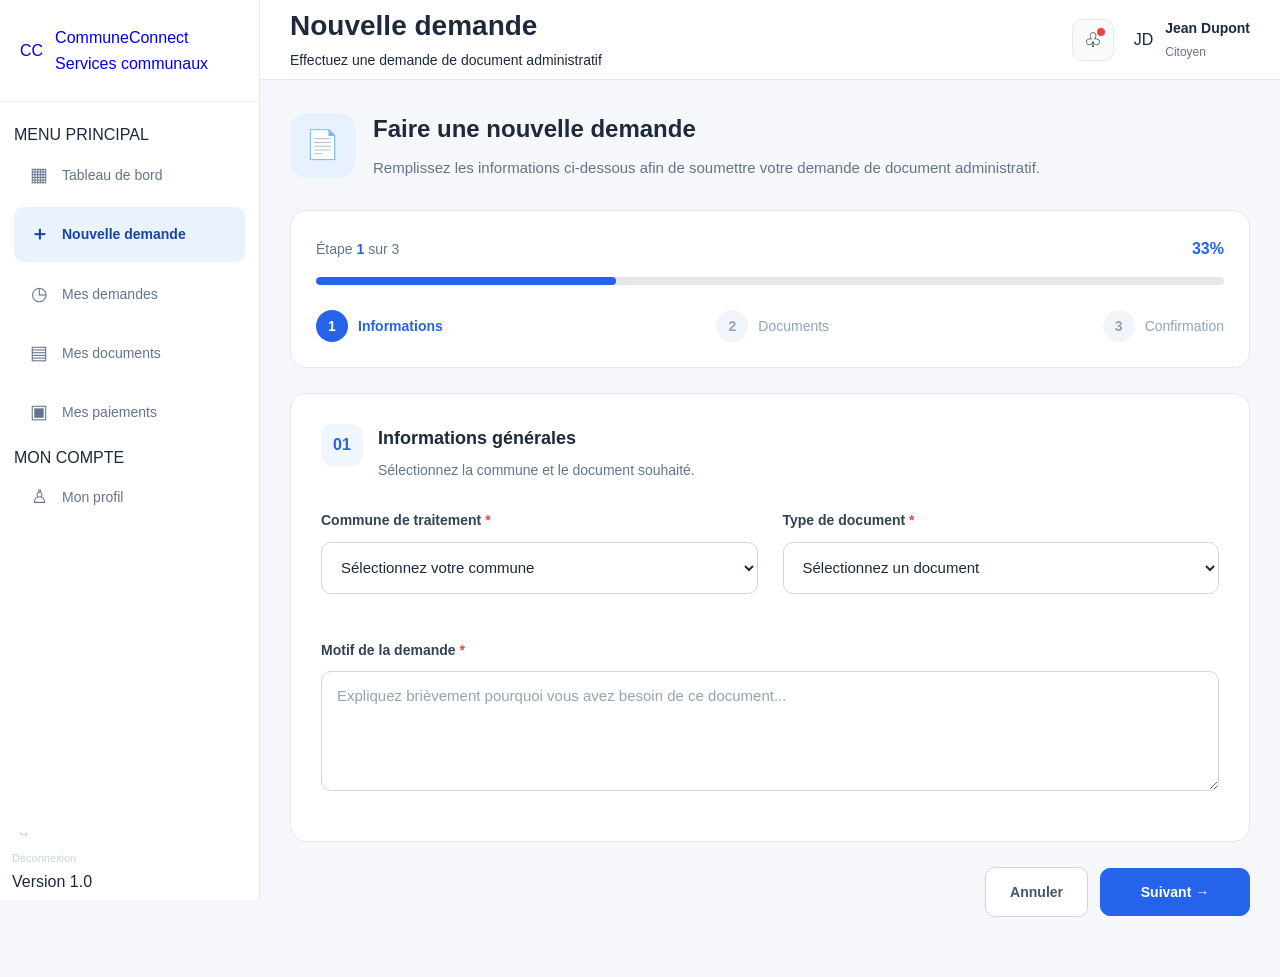
==== pages/citoyen/nouvelle-demande.html @ aa4f57f5 "news fonctionnalité" ====
<!doctype html>
<html lang="fr">
    <head>
        <meta charset="UTF-8" />
        <meta name="viewport" content="width=device-width, initial-scale=1.0" />

        <title>Nouvelle demande | CommuneConnect</title>

        <!-- CSS -->
        <link rel="stylesheet" href="../../css/reset.css" />
        <link rel="stylesheet" href="../../css/variables.css" />
        <link rel="stylesheet" href="../../css/main.css" />
        <link rel="stylesheet" href="../../css/components/sidebar.css" />
        <link rel="stylesheet" href="../../css/pages/citoyen.css" />
        <link rel="stylesheet" href="../../css/responsive.css" />
    </head>

    <body class="citizen-dashboard">
        <!-- SIDEBAR -->
        <aside class="sidebar" id="sidebar">
            <div class="sidebar-header">
                <a href="../../index.html" class="sidebar-brand">
                    <div class="brand-logo">CC</div>

                    <div class="brand-info">
                        <span class="brand-name">CommuneConnect</span>
                        <span class="brand-subtitle">Services communaux</span>
                    </div>
                </a>
            </div>

            <nav class="sidebar-navigation">
                <span class="nav-section-title">MENU PRINCIPAL</span>

                <a href="tableau-de-bord.html" class="nav-link">
                    <span class="nav-icon">▦</span>
                    <span>Tableau de bord</span>
                </a>

                <a href="nouvelle-demande.html" class="nav-link active">
                    <span class="nav-icon">＋</span>
                    <span>Nouvelle demande</span>
                </a>

                <a href="suivi-demandes.html" class="nav-link">
                    <span class="nav-icon">◷</span>
                    <span>Mes demandes</span>
                </a>

                <a href="mes-documents.html" class="nav-link">
                    <span class="nav-icon">▤</span>
                    <span>Mes documents</span>
                </a>

                <a href="paiements.html" class="nav-link">
                    <span class="nav-icon">▣</span>
                    <span>Mes paiements</span>
                </a>

                <span class="nav-section-title">MON COMPTE</span>

                <a href="profil.html" class="nav-link">
                    <span class="nav-icon">♙</span>
                    <span>Mon profil</span>
                </a>
            </nav>

            <div class="sidebar-footer">
                <a
                    href="../authentification/connexion.html"
                    class="logout-link"
                >
                    <span class="nav-icon">↪</span>
                    <span>Déconnexion</span>
                </a>

                <div class="sidebar-version">Version 1.0</div>
            </div>
        </aside>

        <!-- CONTENU PRINCIPAL -->
        <main class="dashboard-main">
            <!-- HEADER -->
            <header class="dashboard-header">
                <div class="header-left">
                    <button
                        class="sidebar-toggle"
                        id="sidebarToggle"
                        aria-label="Ouvrir le menu"
                        aria-expanded="false"
                        aria-controls="sidebar"
                    >
                        ☰
                    </button>

                    <div class="header-title">
                        <h1>Nouvelle demande</h1>
                        <p>Effectuez une demande de document administratif</p>
                    </div>
                </div>

                <div class="header-right">
                    <button
                        class="notification-button"
                        aria-label="Notifications"
                    >
                        ♧
                        <span class="notification-dot"></span>
                    </button>

                    <div class="header-profile">
                        <div class="profile-avatar">JD</div>

                        <div class="profile-info">
                            <span class="profile-name">Jean Dupont</span>
                            <span class="profile-role">Citoyen</span>
                        </div>
                    </div>
                </div>
            </header>

            <!-- CONTENU -->
            <section class="request-page-content">
                <!-- INTRODUCTION -->
                <div class="request-introduction">
                    <div class="request-intro-icon">📄</div>

                    <div>
                        <h2>Faire une nouvelle demande</h2>

                        <p>
                            Remplissez les informations ci-dessous afin de
                            soumettre votre demande de document administratif.
                        </p>
                    </div>
                </div>

                <!-- BARRE DE PROGRESSION -->
                <div class="request-progress-card">
                    <div class="progress-header">
                        <span class="progress-label">
                            Étape <strong id="currentStep">1</strong> sur 3
                        </span>

                        <span
                            class="progress-percentage"
                            id="progressPercentage"
                        >
                            33%
                        </span>
                    </div>

                    <div class="progress-bar">
                        <div
                            class="progress-bar-fill"
                            id="progressBarFill"
                        ></div>
                    </div>

                    <div class="progress-steps">
                        <div class="progress-step active">
                            <span class="step-number">1</span>
                            <span>Informations</span>
                        </div>

                        <div class="progress-step">
                            <span class="step-number">2</span>
                            <span>Documents</span>
                        </div>

                        <div class="progress-step">
                            <span class="step-number">3</span>
                            <span>Confirmation</span>
                        </div>
                    </div>
                </div>

                <!-- FORMULAIRE -->
                <form id="requestForm" class="request-form">
                    <!-- SECTION 1 -->
                    <div class="form-section form-step active" id="step1">
                        <div class="form-section-header">
                            <div class="section-number">01</div>

                            <div>
                                <h3>Informations générales</h3>

                                <p>
                                    Sélectionnez la commune et le document
                                    souhaité.
                                </p>
                            </div>
                        </div>

                        <div class="form-grid">
                            <!-- COMMUNE -->
                            <div class="form-group">
                                <label for="commune">
                                    Commune de traitement
                                    <span class="required">*</span>
                                </label>

                                <select id="commune" name="commune" required>
                                    <option value="">
                                        Sélectionnez votre commune
                                    </option>

                                    <option value="Gombe">Gombe</option>
                                    <option value="Barumbu">Barumbu</option>
                                    <option value="Kinshasa">Kinshasa</option>
                                    <option value="Lingwala">Lingwala</option>
                                    <option value="Kasa-Vubu">Kasa-Vubu</option>
                                    <option value="Ngiri-Ngiri">
                                        Ngiri-Ngiri
                                    </option>
                                    <option value="Kalamu">Kalamu</option>
                                    <option value="Bandalungwa">
                                        Bandalungwa
                                    </option>
                                    <option value="Selembao">Selembao</option>
                                    <option value="Bumbu">Bumbu</option>
                                    <option value="Makala">Makala</option>
                                    <option value="Ngaba">Ngaba</option>
                                    <option value="Lemba">Lemba</option>
                                    <option value="Matete">Matete</option>
                                    <option value="Limete">Limete</option>
                                    <option value="Kisenso">Kisenso</option>
                                    <option value="Mont-Ngafula">
                                        Mont-Ngafula
                                    </option>
                                    <option value="Ndjili">Ndjili</option>
                                    <option value="Kimbanseke">
                                        Kimbanseke
                                    </option>
                                    <option value="Masina">Masina</option>
                                    <option value="Nsele">Nsele</option>
                                    <option value="Maluku">Maluku</option>
                                    <option value="Ngaliema">Ngaliema</option>
                                    <option value="Kintambo">Kintambo</option>
                                </select>
                            </div>

                            <!-- TYPE DE DOCUMENT -->
                            <div class="form-group">
                                <label for="documentType">
                                    Type de document
                                    <span class="required">*</span>
                                </label>

                                <select
                                    id="documentType"
                                    name="documentType"
                                    required
                                >
                                    <option value="">
                                        Sélectionnez un document
                                    </option>

                                    <option
                                        value="acte-naissance"
                                        data-price="15000"
                                    >
                                        Acte de naissance
                                    </option>

                                    <option
                                        value="attestation-residence"
                                        data-price="10000"
                                    >
                                        Attestation de résidence
                                    </option>

                                    <option
                                        value="certificat-celibat"
                                        data-price="20000"
                                    >
                                        Certificat de célibat
                                    </option>

                                    <option
                                        value="attestation-perte"
                                        data-price="10000"
                                    >
                                        Attestation de perte
                                    </option>

                                    <option
                                        value="certificat-vie"
                                        data-price="10000"
                                    >
                                        Certificat de vie
                                    </option>

                                    <option
                                        value="composition-familiale"
                                        data-price="15000"
                                    >
                                        Attestation de composition familiale
                                    </option>
                                </select>
                            </div>

                            <!-- MOTIF -->
                            <div class="form-group form-group-full">
                                <label for="requestReason">
                                    Motif de la demande
                                    <span class="required">*</span>
                                </label>

                                <textarea
                                    id="requestReason"
                                    name="requestReason"
                                    rows="4"
                                    placeholder="Expliquez brièvement pourquoi vous avez besoin de ce document..."
                                    required
                                ></textarea>
                            </div>
                        </div>
                    </div>

                    <!-- SECTION 2 -->
                    <div class="form-section form-step" id="step2">
                        <div class="form-section-header">
                            <div class="section-number">02</div>

                            <div>
                                <h3>Pièces justificatives</h3>

                                <p>
                                    Ajoutez les fichiers nécessaires au
                                    traitement de votre demande.
                                </p>
                            </div>
                        </div>

                        <div class="upload-information">
                            <div class="upload-info-icon">ℹ</div>

                            <p>
                                Les fichiers acceptés sont PDF, JPG et PNG. La
                                taille maximale autorisée est de 5 Mo par
                                fichier.
                            </p>
                        </div>

                        <div class="upload-area" id="uploadArea">
                            <input
                                type="file"
                                id="supportingDocuments"
                                name="supportingDocuments"
                                accept=".pdf,.jpg,.jpeg,.png"
                                multiple
                                hidden
                            />

                            <div class="upload-icon">⇧</div>

                            <h4>Ajouter vos pièces justificatives</h4>

                            <p>
                                Glissez vos fichiers ici ou cliquez pour
                                parcourir
                            </p>

                            <button
                                type="button"
                                class="upload-button"
                                id="uploadButton"
                            >
                                Choisir des fichiers
                            </button>
                        </div>

                        <!-- LISTE DES FICHIERS -->
                        <div class="uploaded-files" id="uploadedFiles"></div>

                        <div class="form-group">
                            <label for="additionalInformation">
                                Informations supplémentaires
                            </label>

                            <textarea
                                id="additionalInformation"
                                name="additionalInformation"
                                rows="3"
                                placeholder="Ajoutez des informations complémentaires si nécessaire..."
                            ></textarea>
                        </div>
                    </div>

                    <!-- SECTION 3 : RÉCAPITULATIF -->
                    <div class="form-section form-step" id="step3">
                        <div class="form-section-header">
                            <div class="section-number">03</div>

                            <div>
                                <h3>Récapitulatif de la demande</h3>

                                <p>
                                    Vérifiez les informations avant de
                                    continuer.
                                </p>
                            </div>
                        </div>

                        <div class="request-summary">
                            <div class="summary-row">
                                <span>Commune</span>

                                <strong id="summaryCommune">
                                    Non sélectionnée
                                </strong>
                            </div>

                            <div class="summary-row">
                                <span>Document demandé</span>

                                <strong id="summaryDocument">
                                    Non sélectionné
                                </strong>
                            </div>

                            <div class="summary-row">
                                <span>Pièces jointes</span>

                                <strong id="summaryFiles"> 0 fichier </strong>
                            </div>

                            <div class="summary-divider"></div>

                            <div class="summary-total">
                                <span>Frais estimatifs</span>

                                <strong id="summaryPrice"> 0 FC </strong>
                            </div>
                        </div>

                        <div class="payment-notice">
                            <span class="notice-icon">ℹ</span>

                            <p>
                                Le paiement sera effectué après la validation
                                des informations de votre demande.
                            </p>
                        </div>
                    </div>

                    <!-- BOUTONS -->
                    <!-- NAVIGATION ENTRE LES ÉTAPES -->

                    <!-- ==========================================
     MODAL DE CONFIRMATION
========================================== -->

                    <div class="success-overlay" id="successOverlay">
                        <div class="success-modal">
                            <div class="success-icon">✓</div>

                            <h2>Demande enregistrée !</h2>

                            <p class="success-message">
                                Votre demande a été enregistrée avec succès.
                                Vous pourrez suivre son évolution depuis votre
                                espace citoyen.
                            </p>

                            <div class="reference-box">
                                <span>Numéro de référence</span>

                                <strong id="requestReference">
                                    CC-KIN-2026-000001
                                </strong>

                                <button type="button" id="copyReference">
                                    Copier la référence
                                </button>
                            </div>

                            <div class="success-details">
                                <div class="success-detail-row">
                                    <span>Document</span>
                                    <strong id="successDocument">-</strong>
                                </div>

                                <div class="success-detail-row">
                                    <span>Commune</span>
                                    <strong id="successCommune">-</strong>
                                </div>

                                <div class="success-detail-row">
                                    <span>Frais estimatifs</span>
                                    <strong id="successPrice">-</strong>
                                </div>
                            </div>

                            <div class="success-actions">
                                <a
                                    href="tableau-de-bord.html"
                                    class="success-dashboard-button"
                                >
                                    Retour au tableau de bord
                                </a>

                                <a
                                    href="suivi-demandes.html"
                                    class="success-follow-button"
                                >
                                    Suivre ma demande
                                </a>
                            </div>

                            <p class="success-footer">
                                Conservez votre numéro de référence pour le
                                suivi.
                            </p>
                        </div>
                    </div>
                    <div class="form-actions">
                        <button
                            type="button"
                            class="btn-cancel"
                            id="previousStep"
                            style="display: none"
                        >
                            ← Précédent
                        </button>

                        <a
                            href="tableau-de-bord.html"
                            class="btn-cancel"
                            id="cancelRequest"
                        >
                            Annuler
                        </a>

                        <button type="button" class="btn-primary" id="nextStep">
                            Suivant →
                        </button>

                        <button
                            type="submit"
                            class="btn-primary"
                            id="confirmRequest"
                            formnovalidate
                            style="display: none"
                        >
                            Confirmer la demande
                        </button>
                    </div>
                </form>
            </section>
        </main>

        <!-- JAVASCRIPT -->
        <script src="../../js/pages/citoyen.js"></script>
        <script src="../../js/pages/nouvelle-demande.js"></script>
    </body>
</html>
---- css/variables.css ----
:root {
    /* Couleurs principales */

    --primary-color: #1646a3;
    --primary-dark: #10367e;
    --primary-light: #eaf1ff;

    /* Couleurs secondaires */

    --secondary-color: #f0b429;
    --success-color: #16803c;
    --danger-color: #dc3545;

    /* Couleurs neutres */

    --white: #ffffff;
    --black: #111827;

    --text-color: #374151;
    --text-light: #6b7280;

    --background-color: #f8fafc;
    --border-color: #e5e7eb;

    /* Dimensions */

    --container-width: 1200px;

    /* Bordures */

    --border-radius: 12px;
    --border-radius-large: 20px;

    /* Ombres */

    --shadow: 0 4px 20px rgba(0, 0, 0, 0.06);

    --shadow-hover: 0 8px 30px rgba(0, 0, 0, 0.1);
}
---- css/main.css ----
body {
    background-color: var(--background-color);
    color: var(--text-color);
}

.container {
    width: min(92%, var(--container-width));
    margin: 0 auto;
}

.section {
    padding: 90px 0;
}

/* Boutons */

.btn {
    display: inline-flex;
    align-items: center;
    justify-content: center;

    padding: 12px 22px;

    border-radius: 8px;

    font-weight: 600;

    transition: 0.3s ease;
}

.btn-primary {
    background-color: var(--primary-color);
    color: var(--white);
    border: 1px solid var(--primary-color);
}

.btn-primary:hover {
    background-color: var(--primary-dark);
}

.btn-outline {
    background-color: transparent;
    color: var(--primary-color);
    border: 1px solid var(--primary-color);
}

.btn-outline:hover {
    background-color: var(--primary-light);
}

.btn-large {
    padding: 15px 25px;
}

/* Titres de sections */

.section-heading {
    text-align: center;
    max-width: 750px;
    margin: 0 auto 50px;
}

.section-label {
    display: inline-block;
    color: var(--primary-color);
    font-weight: 700;
    font-size: 13px;
    letter-spacing: 1.5px;
    margin-bottom: 12px;
}

.section-heading h2 {
    font-size: 36px;
    color: var(--black);
    margin-bottom: 15px;
}

.section-heading p {
    color: var(--text-light);
}
---- css/components/sidebar.css ----
/* =========================================
   SIDEBAR - COMMUNECONNECT
========================================= */

.sidebar {
    width: 260px;
    height: 100vh;

    position: fixed;
    top: 0;
    left: 0;

    display: flex;
    flex-direction: column;

    background: #ffffff;
    border-right: 1px solid #e5eaf1;

    z-index: 1000;

    transition: transform 0.3s ease;
}

/* Logo */

.sidebar-brand {
    display: flex;
    align-items: center;
    gap: 12px;

    padding: 25px 20px;

    border-bottom: 1px solid #f0f2f5;
}

.sidebar-logo {
    width: 45px;
    height: 45px;

    display: flex;
    align-items: center;
    justify-content: center;

    background: #1646a3;
    color: #ffffff;

    border-radius: 12px;

    font-size: 17px;
    font-weight: 800;
}

.sidebar-brand-text h2 {
    font-size: 17px;
    color: #1646a3;
    margin-bottom: 4px;
}

.sidebar-brand-text p {
    color: #64748b;
    font-size: 12px;
}

/* Navigation */

.sidebar-navigation {
    flex: 1;
    padding: 20px 14px;
    overflow-y: auto;
}

.nav-title {
    padding: 0 12px;
    margin: 5px 0 14px;

    color: #94a3b8;

    font-size: 11px;
    font-weight: 700;
    letter-spacing: 1px;
}

.nav-title-secondary {
    margin-top: 28px;
}

.nav-link {
    display: flex;
    align-items: center;
    gap: 12px;

    padding: 12px 14px;
    margin-bottom: 5px;

    color: #64748b;
    text-decoration: none;

    border-radius: 9px;

    font-size: 14px;
    font-weight: 500;

    transition: all 0.2s ease;
}

.nav-link:hover {
    color: #1646a3;
    background: #f1f5ff;
}

.nav-link.active {
    color: #1646a3;
    background: #eaf1ff;
    font-weight: 600;
}

.nav-icon {
    width: 22px;

    display: flex;
    align-items: center;
    justify-content: center;

    font-size: 19px;
}

/* Bas de sidebar */

.sidebar-bottom {
    padding: 15px;
    border-top: 1px solid #f0f2f5;
}

.logout-link {
    color: #dc3545;
}

.logout-link:hover {
    color: #b91c1c;
    background: #fef2f2;
}

.sidebar-footer {
    padding: 15px 12px 5px;
}

.sidebar-footer p {
    color: #94a3b8;
    font-size: 12px;
    margin-bottom: 4px;
}

.sidebar-footer span {
    color: #cbd5e1;
    font-size: 11px;
}

/* ==========================================
   OVERLAY SIDEBAR MOBILE
========================================== */

.sidebar-overlay {
    position: fixed;
    inset: 0;

    background: rgba(15, 23, 42, 0.45);

    z-index: 999;

    opacity: 0;
    visibility: hidden;

    transition:
        opacity 0.3s ease,
        visibility 0.3s ease;
}

.sidebar-overlay.active {
    opacity: 1;
    visibility: visible;
}

/* Sidebar au-dessus de l'overlay */

.sidebar {
    z-index: 1000;
}
---- css/pages/citoyen.css ----
/* =========================================
   TABLEAU DE BORD CITOYEN
========================================= */

.citizen-dashboard {
    background: #f5f7fb;
    color: #1e293b;
    min-height: 100vh;
}

/* Contenu principal */

.dashboard-main {
    margin-left: 260px;
    min-height: 100vh;
}

/* =========================================
   HEADER
========================================= */

.dashboard-header {
    height: 80px;

    display: flex;
    align-items: center;
    justify-content: space-between;

    padding: 0 35px;

    background: #ffffff;
    border-bottom: 1px solid #e5eaf1;
}

.dashboard-header-left {
    display: flex;
    align-items: center;
    gap: 15px;
}

.dashboard-header-left h1 {
    font-size: 21px;
    font-weight: 700;
    margin-bottom: 5px;
}

.dashboard-header-left p {
    font-size: 13px;
    color: #64748b;
}

/* Header droite */

.dashboard-header-right {
    display: flex;
    align-items: center;
    gap: 25px;
}

/* Notifications */

.notification-button {
    position: relative;

    width: 42px;
    height: 42px;

    display: flex;
    align-items: center;
    justify-content: center;

    background: #f8fafc;
    border: 1px solid #e5eaf1;
    border-radius: 10px;

    font-size: 20px;
    cursor: pointer;
}

.notification-dot {
    position: absolute;
    top: 8px;
    right: 8px;

    width: 8px;
    height: 8px;

    background: #ef4444;
    border-radius: 50%;
}

/* Profil */

.user-profile {
    display: flex;
    align-items: center;
    gap: 10px;
}

.user-avatar {
    width: 43px;
    height: 43px;

    display: flex;
    align-items: center;
    justify-content: center;

    color: #1646a3;
    background: #eaf1ff;

    border-radius: 50%;

    font-size: 14px;
    font-weight: 700;
}

.user-info {
    display: flex;
    flex-direction: column;
    gap: 4px;
}

.user-name {
    color: #1e293b;
    font-size: 13px;
    font-weight: 600;
}

.user-role {
    color: #64748b;
    font-size: 12px;
}

/* Bouton menu */

.sidebar-toggle {
    display: none;

    width: 40px;
    height: 40px;

    background: #f1f5f9;
    border: none;
    border-radius: 8px;

    font-size: 20px;
    cursor: pointer;
}

/* =========================================
   CONTENU
========================================= */

.dashboard-content {
    padding: 30px 35px;
}

/* =========================================
   BIENVENUE
========================================= */

.welcome-section {
    display: flex;
    align-items: center;
    justify-content: space-between;
    gap: 25px;

    padding: 30px;

    background: linear-gradient(135deg, #1646a3, #2563eb);
    border-radius: 18px;

    color: #ffffff;

    margin-bottom: 30px;
}

.welcome-text h2 {
    font-size: 25px;
    margin-bottom: 10px;
}

.welcome-text p {
    max-width: 550px;

    color: rgba(255, 255, 255, 0.85);

    font-size: 14px;
    line-height: 1.7;
}

.new-request-button {
    display: inline-flex;
    align-items: center;
    justify-content: center;
    gap: 9px;

    padding: 13px 20px;

    color: #1646a3;
    background: #ffffff;

    border-radius: 10px;

    text-decoration: none;
    font-size: 14px;
    font-weight: 600;

    white-space: nowrap;

    transition: 0.2s;
}

.new-request-button:hover {
    transform: translateY(-2px);
    box-shadow: 0 5px 15px rgba(0, 0, 0, 0.15);
}

/* =========================================
   STATISTIQUES
========================================= */

.stats-grid {
    display: grid;
    grid-template-columns: repeat(4, minmax(0, 1fr));
    gap: 20px;

    margin-bottom: 35px;
}

.stat-card {
    display: flex;
    align-items: center;
    gap: 15px;

    padding: 22px;

    background: #ffffff;
    border: 1px solid #e8edf4;
    border-radius: 14px;

    box-shadow: 0 2px 8px rgba(0, 0, 0, 0.02);
}

.stat-icon {
    width: 50px;
    height: 50px;
    flex-shrink: 0;

    display: flex;
    align-items: center;
    justify-content: center;

    border-radius: 12px;

    font-size: 22px;
    font-weight: 700;
}

.stat-blue .stat-icon {
    color: #1646a3;
    background: #eaf1ff;
}

.stat-orange .stat-icon {
    color: #d97706;
    background: #fff7ed;
}

.stat-green .stat-icon {
    color: #15803d;
    background: #dcfce7;
}

.stat-red .stat-icon {
    color: #dc2626;
    background: #fee2e2;
}

.stat-info p {
    color: #64748b;
    font-size: 12px;
    margin-bottom: 7px;
}

.stat-info h3 {
    color: #1e293b;
    font-size: 25px;
    font-weight: 700;
}

/* =========================================
   DERNIÈRES DEMANDES
========================================= */

.recent-requests {
    background: #ffffff;
    padding: 25px;

    border: 1px solid #e8edf4;
    border-radius: 15px;

    margin-bottom: 35px;
}

.section-header {
    display: flex;
    align-items: center;
    justify-content: space-between;
    gap: 15px;

    margin-bottom: 25px;
}

.section-header h2 {
    font-size: 18px;
    margin-bottom: 7px;
}

.section-header p {
    color: #64748b;
    font-size: 13px;
}

.view-all {
    color: #1646a3;
    font-size: 13px;
    font-weight: 600;
    text-decoration: none;
}

/* Tableau */

.requests-table-container {
    width: 100%;
    overflow-x: auto;
}

.requests-table {
    width: 100%;
    border-collapse: collapse;
    white-space: nowrap;
}

.requests-table th {
    padding: 14px;

    background: #f8fafc;

    color: #64748b;

    font-size: 12px;
    font-weight: 600;

    text-align: left;
}

.requests-table td {
    padding: 17px 14px;

    border-bottom: 1px solid #f0f2f5;

    color: #475569;
    font-size: 13px;
}

.requests-table tbody tr:hover {
    background: #fafcff;
}

/* Statuts */

.status {
    display: inline-block;

    padding: 6px 10px;

    border-radius: 20px;

    font-size: 11px;
    font-weight: 600;
}

.status-processing {
    color: #b45309;
    background: #fef3c7;
}

.status-approved {
    color: #15803d;
    background: #dcfce7;
}

.status-rejected {
    color: #b91c1c;
    background: #fee2e2;
}

/* Action tableau */

.table-action {
    color: #1646a3;
    text-decoration: none;
    font-weight: 600;
}

.table-action:hover {
    text-decoration: underline;
}

/* =========================================
   ACTIONS RAPIDES
========================================= */

.quick-actions {
    margin-bottom: 30px;
}

.quick-actions > h2 {
    font-size: 18px;
    margin-bottom: 20px;
}

.quick-actions-grid {
    display: grid;
    grid-template-columns: repeat(3, minmax(0, 1fr));
    gap: 20px;
}

.quick-action-card {
    display: flex;
    align-items: center;
    gap: 14px;

    padding: 20px;

    background: #ffffff;
    border: 1px solid #e8edf4;
    border-radius: 14px;

    text-decoration: none;

    transition: 0.2s;
}

.quick-action-card:hover {
    border-color: #c5d7ff;
    transform: translateY(-2px);
    box-shadow: 0 5px 15px rgba(22, 70, 163, 0.05);
}

.quick-action-icon {
    width: 45px;
    height: 45px;
    flex-shrink: 0;

    display: flex;
    align-items: center;
    justify-content: center;

    border-radius: 11px;

    font-size: 21px;
}

.blue-icon {
    color: #1646a3;
    background: #eaf1ff;
}

.green-icon {
    color: #15803d;
    background: #dcfce7;
}

.orange-icon {
    color: #d97706;
    background: #fff7ed;
}

.quick-action-card h3 {
    color: #1e293b;
    font-size: 13px;
    margin-bottom: 6px;
}

.quick-action-card p {
    color: #64748b;
    font-size: 11px;
    line-height: 1.5;
}

.quick-arrow {
    margin-left: auto;
    color: #94a3b8;
    font-size: 18px;
}

/* =========================================
   RESPONSIVE TABLETTE
========================================= */

@media (max-width: 1100px) {
    .stats-grid {
        grid-template-columns: repeat(2, minmax(0, 1fr));
    }

    .quick-actions-grid {
        grid-template-columns: 1fr;
    }

    .dashboard-content {
        padding: 25px;
    }

    .dashboard-header {
        padding: 0 25px;
    }
}

/* =========================================
   RESPONSIVE MOBILE
========================================= */

@media (max-width: 768px) {
    .sidebar {
        transform: translateX(-100%);
    }

    .sidebar.open {
        transform: translateX(0);
        box-shadow: 10px 0 30px rgba(0, 0, 0, 0.08);
    }

    .dashboard-main {
        margin-left: 0;
    }

    .sidebar-toggle {
        display: flex;
        align-items: center;
        justify-content: center;
    }

    .dashboard-header {
        height: 70px;
        padding: 0 15px;
    }

    .dashboard-header-left h1 {
        font-size: 17px;
    }

    .dashboard-header-left p {
        display: none;
    }

    .dashboard-header-right {
        gap: 12px;
    }

    .user-info {
        display: none;
    }

    .dashboard-content {
        padding: 20px 15px;
    }

    .welcome-section {
        flex-direction: column;
        align-items: flex-start;

        padding: 25px 20px;
    }

    .welcome-text h2 {
        font-size: 22px;
    }

    .welcome-text p {
        font-size: 13px;
    }

    .new-request-button {
        width: 100%;
    }

    .stats-grid {
        gap: 12px;
    }

    .stat-card {
        padding: 16px 12px;
        gap: 10px;
    }

    .stat-icon {
        width: 40px;
        height: 40px;
        font-size: 18px;
    }

    .stat-info p {
        font-size: 11px;
    }

    .stat-info h3 {
        font-size: 22px;
    }

    .recent-requests {
        padding: 18px 12px;
    }

    .section-header {
        align-items: flex-start;
    }

    .section-header h2 {
        font-size: 16px;
    }

    .quick-action-card {
        padding: 16px;
    }
}

/* =========================================
   PETITS TÉLÉPHONES
========================================= */

@media (max-width: 480px) {
    .stats-grid {
        grid-template-columns: 1fr;
    }

    .stat-card {
        padding: 18px;
    }

    .dashboard-header-left {
        gap: 10px;
    }

    .dashboard-header-left h1 {
        font-size: 16px;
    }

    .notification-button {
        width: 36px;
        height: 36px;
    }

    .user-avatar {
        width: 36px;
        height: 36px;
        font-size: 12px;
    }

    .welcome-section {
        border-radius: 14px;
    }

    .quick-action-card p {
        font-size: 11px;
    }
}

/* ==========================================
   PAGE : NOUVELLE DEMANDE
========================================== */

.request-page-content {
    padding: 30px;
    max-width: 1400px;
    margin: 0 auto;
}

/* INTRODUCTION */

.request-introduction {
    display: flex;
    align-items: center;
    gap: 18px;
    margin-bottom: 30px;
}

.request-intro-icon {
    width: 65px;
    height: 65px;
    min-width: 65px;
    display: flex;
    align-items: center;
    justify-content: center;
    background: #e8f1ff;
    color: #2563eb;
    border-radius: 16px;
    font-size: 28px;
}

.request-introduction h2 {
    font-size: 24px;
    color: #1e293b;
    margin-bottom: 8px;
}

.request-introduction p {
    color: #64748b;
    font-size: 15px;
    line-height: 1.6;
}

/* PROGRESSION */

.request-progress-card {
    background: #ffffff;
    padding: 25px;
    border-radius: 16px;
    border: 1px solid #e5e7eb;
    margin-bottom: 25px;
}

.progress-header {
    display: flex;
    justify-content: space-between;
    align-items: center;
    margin-bottom: 15px;
}

.progress-label {
    color: #64748b;
    font-size: 14px;
}

.progress-label strong {
    color: #2563eb;
}

.progress-percentage {
    font-weight: 600;
    color: #2563eb;
}

.progress-bar {
    height: 8px;
    background: #e5e7eb;
    border-radius: 20px;
    overflow: hidden;
    margin-bottom: 25px;
}

.progress-bar-fill {
    width: 33.33%;
    height: 100%;
    background: #2563eb;
    border-radius: 20px;
    transition: width 0.3s ease;
}

.progress-steps {
    display: flex;
    justify-content: space-between;
    gap: 15px;
}

.progress-step {
    display: flex;
    align-items: center;
    gap: 10px;
    color: #94a3b8;
    font-size: 14px;
}

.step-number {
    width: 32px;
    height: 32px;
    border-radius: 50%;
    background: #f1f5f9;
    display: flex;
    align-items: center;
    justify-content: center;
    font-weight: 600;
}

.progress-step.active {
    color: #2563eb;
    font-weight: 600;
}

.progress-step.active .step-number {
    background: #2563eb;
    color: white;
}

/* FORMULAIRE */

.request-form {
    display: flex;
    flex-direction: column;
    gap: 25px;
}

.form-section {
    background: #ffffff;
    padding: 30px;
    border: 1px solid #e5e7eb;
    border-radius: 16px;
}

.form-section-header {
    display: flex;
    align-items: flex-start;
    gap: 15px;
    margin-bottom: 28px;
}

.section-number {
    width: 42px;
    height: 42px;
    min-width: 42px;
    background: #eff6ff;
    color: #2563eb;
    border-radius: 12px;
    display: flex;
    align-items: center;
    justify-content: center;
    font-weight: 700;
}

.form-section-header h3 {
    font-size: 18px;
    color: #1e293b;
    margin-bottom: 6px;
}

.form-section-header p {
    font-size: 14px;
    color: #64748b;
    line-height: 1.6;
}

/* GRILLE */

.request-form .form-grid {
    display: grid;
    grid-template-columns: repeat(2, minmax(0, 1fr));
    gap: 25px;
}

.request-form .form-group {
    display: flex;
    flex-direction: column;
    gap: 10px;
    margin-bottom: 20px;
}

.request-form .form-group-full {
    grid-column: 1 / -1;
}

.request-form .form-group label {
    font-weight: 600;
    font-size: 14px;
    color: #334155;
}

.required {
    color: #ef4444;
}

.request-form select,
.request-form input,
.request-form textarea {
    width: 100%;
    padding: 15px;
    min-height: 52px;
    border: 1px solid #d1d5db;
    border-radius: 10px;
    font-family: inherit;
    font-size: 15px;
    background: #ffffff;
    color: #1e293b;
    outline: none;
    transition:
        border 0.2s,
        box-shadow 0.2s;
}

.request-form textarea {
    resize: vertical;
    min-height: 120px;
}

.request-form select:focus,
.request-form input:focus,
.request-form textarea:focus {
    border-color: #2563eb;
    box-shadow: 0 0 0 3px rgba(37, 99, 235, 0.12);
}

.request-form input::placeholder,
.request-form textarea::placeholder {
    color: #94a3b8;
}

/* INFORMATIONS UPLOAD */

.upload-information {
    display: flex;
    align-items: flex-start;
    gap: 12px;
    padding: 15px;
    background: #eff6ff;
    border: 1px solid #bfdbfe;
    border-radius: 10px;
    margin-bottom: 20px;
}

.upload-info-icon {
    font-size: 20px;
    color: #2563eb;
}

.upload-information p {
    font-size: 14px;
    color: #1e40af;
    line-height: 1.6;
}

/* ZONE UPLOAD */

.upload-area {
    border: 2px dashed #cbd5e1;
    border-radius: 14px;
    padding: 35px 20px;
    text-align: center;
    background: #f8fafc;
    transition: all 0.3s ease;
    cursor: pointer;
    margin-bottom: 25px;
}

.upload-area:hover {
    border-color: #2563eb;
    background: #eff6ff;
}

.upload-area.drag-active {
    border-color: #2563eb;
    background: #dbeafe;
}

.upload-icon {
    width: 55px;
    height: 55px;
    margin: 0 auto 15px;
    background: #e0edff;
    color: #2563eb;
    border-radius: 50%;
    display: flex;
    align-items: center;
    justify-content: center;
    font-size: 26px;
}

.upload-area h4 {
    color: #1e293b;
    font-size: 16px;
    margin-bottom: 8px;
}

.upload-area p {
    color: #64748b;
    font-size: 14px;
    margin-bottom: 18px;
}

.upload-button {
    padding: 12px 20px;
    border: 1px solid #2563eb;
    background: #ffffff;
    color: #2563eb;
    border-radius: 8px;
    cursor: pointer;
    font-weight: 600;
    transition: 0.2s;
}

.upload-button:hover {
    background: #2563eb;
    color: #ffffff;
}

/* FICHIERS AJOUTÉS */

.uploaded-files {
    display: flex;
    flex-direction: column;
    gap: 12px;
    margin-bottom: 20px;
}

.uploaded-file {
    display: flex;
    justify-content: space-between;
    align-items: center;
    gap: 15px;
    padding: 15px;
    border: 1px solid #e5e7eb;
    border-radius: 10px;
    background: #ffffff;
}

.uploaded-file-info {
    display: flex;
    align-items: center;
    gap: 12px;
    min-width: 0;
}

.uploaded-file-icon {
    width: 40px;
    height: 40px;
    min-width: 40px;
    display: flex;
    align-items: center;
    justify-content: center;
    background: #eff6ff;
    color: #2563eb;
    border-radius: 8px;
}

.uploaded-file-details {
    min-width: 0;
}

.uploaded-file-name {
    font-size: 14px;
    font-weight: 600;
    color: #334155;
    overflow-wrap: anywhere;
}

.uploaded-file-size {
    font-size: 12px;
    color: #64748b;
    margin-top: 5px;
}

.remove-file {
    border: none;
    background: #fee2e2;
    color: #dc2626;
    width: 35px;
    height: 35px;
    min-width: 35px;
    border-radius: 8px;
    cursor: pointer;
    font-size: 18px;
}

.remove-file:hover {
    background: #fecaca;
}

/* RÉCAPITULATIF */

.request-summary {
    background: #f8fafc;
    border: 1px solid #e5e7eb;
    border-radius: 12px;
    padding: 25px;
}

.summary-row {
    display: flex;
    justify-content: space-between;
    align-items: flex-start;
    gap: 20px;
    padding: 15px 0;
}

.summary-row span {
    color: #64748b;
    font-size: 14px;
}

.summary-row strong {
    color: #334155;
    font-size: 14px;
    text-align: right;
    overflow-wrap: anywhere;
}

.summary-divider {
    border-top: 1px solid #e5e7eb;
    margin: 15px 0;
}

.summary-total {
    display: flex;
    justify-content: space-between;
    align-items: center;
    gap: 15px;
}

.summary-total span {
    font-weight: 600;
    color: #334155;
}

.summary-total strong {
    font-size: 22px;
    color: #2563eb;
}

/* AVIS PAIEMENT */

.payment-notice {
    display: flex;
    gap: 12px;
    align-items: flex-start;
    background: #fffbeb;
    border: 1px solid #fde68a;
    padding: 15px;
    border-radius: 10px;
    margin-top: 20px;
}

.notice-icon {
    color: #d97706;
    font-size: 20px;
}

.payment-notice p {
    font-size: 14px;
    line-height: 1.6;
    color: #92400e;
}

/* BOUTONS */

.form-actions {
    display: flex;
    justify-content: flex-end;
    align-items: center;
    gap: 15px;
    padding-bottom: 30px;
}

.btn-cancel,
.btn-primary {
    min-height: 48px;
    padding: 13px 24px;
    display: inline-flex;
    justify-content: center;
    align-items: center;
    gap: 10px;
    border-radius: 10px;
    font-size: 14px;
    font-weight: 600;
    text-decoration: none;
    cursor: pointer;
    transition: all 0.2s ease;
}

.btn-cancel {
    background: #ffffff;
    border: 1px solid #d1d5db;
    color: #475569;
}

.btn-cancel:hover {
    background: #f1f5f9;
}

.btn-primary {
    background: #2563eb;
    border: 1px solid #2563eb;
    color: #ffffff;
}

.btn-primary:hover {
    background: #1d4ed8;
    transform: translateY(-1px);
}

/* RESPONSIVE TABLETTE */

@media (max-width: 1024px) {
    .request-page-content {
        padding: 25px;
    }

    .form-section {
        padding: 25px;
    }
}

/* RESPONSIVE MOBILE */

@media (max-width: 768px) {
    .request-page-content {
        padding: 18px;
    }

    .request-introduction {
        align-items: flex-start;
    }

    .request-introduction h2 {
        font-size: 20px;
    }

    .request-introduction p {
        font-size: 14px;
    }

    .request-progress-card {
        padding: 20px;
    }

    .progress-steps {
        gap: 8px;
    }

    .progress-step {
        flex-direction: column;
        text-align: center;
        gap: 6px;
        font-size: 12px;
    }

    .form-section {
        padding: 20px;
    }

    .request-form .form-grid {
        grid-template-columns: 1fr;
        gap: 10px;
    }

    .request-form .form-group-full {
        grid-column: auto;
    }

    .form-section-header h3 {
        font-size: 16px;
    }

    .form-section-header p {
        font-size: 13px;
    }

    .form-actions {
        flex-direction: column-reverse;
    }

    .btn-cancel,
    .btn-primary {
        width: 100%;
    }
}

/* PETITS ÉCRANS */

@media (max-width: 480px) {
    .request-page-content {
        padding: 12px;
    }

    .request-intro-icon {
        width: 48px;
        height: 48px;
        min-width: 48px;
        font-size: 22px;
    }

    .request-introduction h2 {
        font-size: 18px;
    }

    .request-progress-card {
        padding: 15px;
    }

    .progress-step span:last-child {
        font-size: 11px;
    }

    .form-section {
        padding: 16px;
    }

    .form-section-header {
        gap: 10px;
    }

    .section-number {
        width: 35px;
        height: 35px;
        min-width: 35px;
        font-size: 13px;
    }

    .request-form select,
    .request-form input,
    .request-form textarea {
        padding: 13px;
        font-size: 14px;
    }

    .summary-row {
        flex-direction: column;
        gap: 8px;
    }

    .summary-row strong {
        text-align: left;
    }

    .summary-total strong {
        font-size: 18px;
    }

    .uploaded-file {
        padding: 10px;
    }
}

/* ==========================================
   CORRECTION RESPONSIVE DE L'EN-TÊTE
========================================== */

.dashboard-header {
    display: flex;
    justify-content: space-between;
    align-items: center;
    gap: 20px;
    width: 100%;
    min-width: 0;
    padding: 20px 30px;
    box-sizing: border-box;
}

.header-left {
    display: flex;
    align-items: center;
    gap: 15px;
    min-width: 0;
    flex: 1;
}

.header-title {
    min-width: 0;
}

.header-title h1 {
    font-size: 28px;
    line-height: 1.3;
    margin-bottom: 5px;
    overflow-wrap: anywhere;
}

.header-title p {
    font-size: 14px;
    line-height: 1.5;
}

.header-right {
    display: flex;
    align-items: center;
    gap: 20px;
    flex-shrink: 0;
}

.header-profile {
    display: flex;
    align-items: center;
    gap: 12px;
}

.profile-info {
    display: flex;
    flex-direction: column;
    gap: 4px;
}

.profile-name {
    font-weight: 600;
    font-size: 14px;
}

.profile-role {
    font-size: 12px;
    color: #64748b;
}

/* TABLETTE */

@media (max-width: 1024px) {
    .dashboard-header {
        padding: 18px 22px;
        gap: 15px;
    }

    .header-title h1 {
        font-size: 24px;
    }

    .header-right {
        gap: 12px;
    }
}

/* MOBILE */

@media (max-width: 768px) {
    .dashboard-header {
        padding: 15px 18px;
        flex-wrap: wrap;
    }

    .header-left {
        flex: 1;
    }

    .header-title h1 {
        font-size: 21px;
    }

    .header-title p {
        font-size: 13px;
    }

    .header-right {
        gap: 10px;
    }

    .profile-info {
        display: none;
    }

    .profile-avatar {
        width: 40px;
        height: 40px;
        min-width: 40px;
    }

    .notification-button {
        width: 40px;
        height: 40px;
    }
}

/* PETIT MOBILE */

@media (max-width: 480px) {
    .dashboard-header {
        padding: 12px;
        gap: 10px;
    }

    .header-left {
        gap: 10px;
    }

    .header-title h1 {
        font-size: 18px;
    }

    .header-title p {
        font-size: 12px;
    }

    .header-right {
        gap: 8px;
    }

    .sidebar-toggle {
        width: 38px;
        height: 38px;
    }
}

/* ==========================================
   FORMULAIRE MULTI-ÉTAPES
========================================== */

.form-step {
    display: none;
}

.form-step.active {
    display: block;
    animation: stepAnimation 0.3s ease;
}

@keyframes stepAnimation {
    from {
        opacity: 0;
        transform: translateY(10px);
    }

    to {
        opacity: 1;
        transform: translateY(0);
    }
}

/* Boutons de navigation */

.form-actions {
    display: flex;
    justify-content: flex-end;
    flex-wrap: wrap;
    gap: 12px;
}

#previousStep {
    margin-right: auto;
}

#previousStep,
#nextStep,
#confirmRequest {
    min-width: 150px;
}

@media (max-width: 600px) {
    .form-actions {
        display: grid;
        grid-template-columns: 1fr;
        width: 100%;
    }

    #previousStep {
        margin-right: 0;
    }

    #previousStep,
    #nextStep,
    #confirmRequest,
    #cancelRequest {
        width: 100%;
    }
}

/* ==========================================
   CONFIRMATION DE DEMANDE
========================================== */

.success-overlay {
    position: fixed;
    inset: 0;
    background: rgba(15, 23, 42, 0.65);
    backdrop-filter: blur(5px);

    display: none;
    align-items: center;
    justify-content: center;

    padding: 20px;
    z-index: 2000;
}

.success-overlay.active {
    display: flex;
}

.success-modal {
    background: #ffffff;
    width: 100%;
    max-width: 550px;
    padding: 35px;
    border-radius: 22px;

    max-height: 90vh;
    overflow-y: auto;

    text-align: center;

    animation: successAnimation 0.3s ease;
}

@keyframes successAnimation {
    from {
        opacity: 0;
        transform: translateY(20px) scale(0.95);
    }

    to {
        opacity: 1;
        transform: translateY(0) scale(1);
    }
}

/* ICÔNE */

.success-icon {
    width: 80px;
    height: 80px;

    margin: 0 auto 20px;

    display: flex;
    align-items: center;
    justify-content: center;

    border-radius: 50%;

    background: #dcfce7;
    color: #16a34a;

    font-size: 38px;
    font-weight: bold;
}

/* TITRE */

.success-modal h2 {
    font-size: 25px;
    color: #1e293b;
    margin-bottom: 12px;
}

.success-message {
    color: #64748b;
    font-size: 14px;
    line-height: 1.7;
    margin-bottom: 25px;
}

/* RÉFÉRENCE */

.reference-box {
    background: #eff6ff;
    border: 1px dashed #93c5fd;
    padding: 20px;
    border-radius: 14px;
    margin-bottom: 25px;
}

.reference-box span {
    display: block;
    font-size: 13px;
    color: #64748b;
    margin-bottom: 10px;
}

.reference-box strong {
    display: block;
    color: #2563eb;
    font-size: 21px;
    overflow-wrap: anywhere;
    margin-bottom: 15px;
}

#copyReference {
    padding: 9px 15px;
    background: #ffffff;
    border: 1px solid #bfdbfe;
    color: #2563eb;
    border-radius: 8px;
    cursor: pointer;
    font-weight: 600;
    font-size: 13px;
}

#copyReference:hover {
    background: #dbeafe;
}

/* DÉTAILS */

.success-details {
    border: 1px solid #e5e7eb;
    border-radius: 12px;
    padding: 10px 18px;
    margin-bottom: 25px;
}

.success-detail-row {
    display: flex;
    justify-content: space-between;
    align-items: flex-start;
    gap: 15px;

    padding: 14px 0;
    border-bottom: 1px solid #f1f5f9;
}

.success-detail-row:last-child {
    border-bottom: none;
}

.success-detail-row span {
    color: #64748b;
    font-size: 14px;
    text-align: left;
}

.success-detail-row strong {
    color: #334155;
    font-size: 14px;
    text-align: right;
    overflow-wrap: anywhere;
}

/* ACTIONS */

.success-actions {
    display: flex;
    flex-direction: column;
    gap: 12px;
}

.success-dashboard-button,
.success-follow-button {
    display: flex;
    align-items: center;
    justify-content: center;

    padding: 14px;
    min-height: 48px;

    border-radius: 10px;
    text-decoration: none;

    font-size: 14px;
    font-weight: 600;

    transition: 0.2s;
}

.success-dashboard-button {
    background: #2563eb;
    color: #ffffff;
}

.success-dashboard-button:hover {
    background: #1d4ed8;
}

.success-follow-button {
    background: #ffffff;
    color: #2563eb;
    border: 1px solid #bfdbfe;
}

.success-follow-button:hover {
    background: #eff6ff;
}

/* FOOTER */

.success-footer {
    margin-top: 20px;
    font-size: 12px;
    color: #94a3b8;
}

/* MOBILE */

@media (max-width: 480px) {
    .success-modal {
        padding: 22px;
        border-radius: 16px;
    }

    .success-icon {
        width: 65px;
        height: 65px;
        font-size: 30px;
    }

    .success-modal h2 {
        font-size: 21px;
    }

    .reference-box strong {
        font-size: 18px;
    }

    .success-detail-row {
        flex-direction: column;
        gap: 6px;
    }

    .success-detail-row strong {
        text-align: left;
    }
}

/* =====================================================
   PAGE : SUIVI DES DEMANDES
===================================================== */

/* Contenu principal */
.requests-page-content {
    padding: 30px;
    width: 100%;
}

/* Introduction */
.requests-introduction {
    display: flex;
    justify-content: space-between;
    align-items: center;
    gap: 20px;
    margin-bottom: 30px;
}

.requests-introduction h1 {
    font-size: 28px;
    font-weight: 700;
    color: var(--primary-color);
    margin-bottom: 8px;
}

.requests-introduction p {
    color: #64748b;
    font-size: 15px;
}

/* Bouton nouvelle demande */
.new-request-button {
    display: inline-flex;
    align-items: center;
    justify-content: center;
    gap: 10px;
    padding: 13px 20px;
    background: var(--primary-color);
    color: white;
    text-decoration: none;
    border-radius: 10px;
    font-weight: 600;
    transition: 0.3s ease;
    white-space: nowrap;
}

.new-request-button:hover {
    background: var(--primary-dark);
    transform: translateY(-2px);
}

/* =====================================================
   STATISTIQUES
===================================================== */

.requests-statistics {
    display: grid;
    grid-template-columns: repeat(4, 1fr);
    gap: 20px;
    margin-bottom: 30px;
}

.request-stat-card {
    display: flex;
    align-items: center;
    gap: 16px;
    background: white;
    padding: 22px;
    border-radius: 14px;
    border: 1px solid #e8edf3;
    box-shadow: 0 3px 12px rgba(0, 0, 0, 0.03);
    transition: 0.3s ease;
}

.request-stat-card:hover {
    transform: translateY(-3px);
    box-shadow: 0 6px 18px rgba(0, 0, 0, 0.06);
}

.request-stat-icon {
    width: 52px;
    height: 52px;
    min-width: 52px;
    display: flex;
    align-items: center;
    justify-content: center;
    border-radius: 12px;
    font-size: 22px;
}

.total-icon {
    background: #e8f0ff;
    color: #2563eb;
}

.pending-icon {
    background: #fff7e6;
    color: #d97706;
}

.processing-icon {
    background: #e8f7ff;
    color: #0284c7;
}

.approved-icon {
    background: #e8f9ef;
    color: #16a34a;
}

.request-stat-info {
    display: flex;
    flex-direction: column;
    gap: 5px;
}

.request-stat-info span {
    color: #64748b;
    font-size: 13px;
}

.request-stat-info strong {
    font-size: 25px;
    color: #1e293b;
    font-weight: 700;
}

/* =====================================================
   FILTRES ET RECHERCHE
===================================================== */

.requests-filter-card {
    background: white;
    padding: 24px;
    border-radius: 14px;
    border: 1px solid #e8edf3;
    margin-bottom: 25px;
}

.requests-filter-header {
    margin-bottom: 20px;
}

.requests-filter-header h3 {
    font-size: 17px;
    color: #1e293b;
    font-weight: 600;
}

.requests-filters {
    display: grid;
    grid-template-columns: 2fr 1fr 1fr;
    gap: 18px;
    align-items: end;
}

.search-box {
    position: relative;
    width: 100%;
}

.search-box input {
    width: 100%;
    height: 48px;
    padding: 12px 15px 12px 45px;
    border: 1px solid #dce3eb;
    border-radius: 9px;
    outline: none;
    font-size: 14px;
    transition: 0.3s;
    background: #fff;
}

.search-box input:focus {
    border-color: var(--primary-color);
    box-shadow: 0 0 0 3px rgba(37, 99, 235, 0.08);
}

.search-icon {
    position: absolute;
    left: 15px;
    top: 50%;
    transform: translateY(-50%);
    color: #94a3b8;
    font-size: 18px;
}

.requests-filters select {
    width: 100%;
    height: 48px;
    padding: 0 14px;
    border: 1px solid #dce3eb;
    border-radius: 9px;
    background: white;
    color: #334155;
    font-size: 14px;
    outline: none;
    cursor: pointer;
    transition: 0.3s;
}

.requests-filters select:focus {
    border-color: var(--primary-color);
}

/* =====================================================
   TABLEAU DES DEMANDES
===================================================== */

.requests-table-container {
    width: 100%;
    background: white;
    border: 1px solid #e8edf3;
    border-radius: 14px;
    overflow: hidden;
    margin-bottom: 25px;
}

.requests-table-wrapper {
    width: 100%;
    overflow-x: auto;
}

.requests-table {
    width: 100%;
    border-collapse: collapse;
    min-width: 850px;
}

.requests-table thead {
    background: #f8fafc;
}

.requests-table th {
    padding: 17px 20px;
    text-align: left;
    font-size: 13px;
    font-weight: 600;
    color: #64748b;
    white-space: nowrap;
    border-bottom: 1px solid #e8edf3;
}

.requests-table td {
    padding: 18px 20px;
    border-bottom: 1px solid #f1f5f9;
    font-size: 14px;
    color: #475569;
    vertical-align: middle;
}

.requests-table tbody tr {
    transition: background 0.2s;
}

.requests-table tbody tr:hover {
    background: #f8fafc;
}

.requests-table tbody tr:last-child td {
    border-bottom: none;
}

.request-reference {
    color: var(--primary-color);
    font-weight: 600;
    font-size: 13px;
    white-space: nowrap;
}

.request-document {
    color: #1e293b;
    font-weight: 500;
}

.requests-table td strong {
    color: #1e293b;
    white-space: nowrap;
}

/* =====================================================
   BADGES DE STATUT
===================================================== */

.status-badge {
    display: inline-flex;
    align-items: center;
    justify-content: center;
    padding: 7px 12px;
    border-radius: 50px;
    font-size: 12px;
    font-weight: 600;
    white-space: nowrap;
}

.status-pending {
    background: #fff7ed;
    color: #c2410c;
}

.status-processing {
    background: #eff6ff;
    color: #1d4ed8;
}

.status-approved {
    background: #ecfdf5;
    color: #047857;
}

.status-rejected {
    background: #fef2f2;
    color: #dc2626;
}

/* =====================================================
   BOUTON VOIR
===================================================== */

.view-request-btn {
    display: inline-flex;
    align-items: center;
    justify-content: center;
    padding: 8px 15px;
    background: #eff6ff;
    color: var(--primary-color);
    border: none;
    border-radius: 8px;
    font-weight: 600;
    font-size: 13px;
    cursor: pointer;
    transition: 0.3s;
}

.view-request-btn:hover {
    background: var(--primary-color);
    color: white;
}

/* =====================================================
   ÉTAT VIDE
===================================================== */

.requests-empty {
    display: none;
    text-align: center;
    padding: 50px 20px;
}

.requests-empty-icon {
    font-size: 45px;
    margin-bottom: 15px;
    color: #94a3b8;
}

.requests-empty h3 {
    color: #334155;
    margin-bottom: 8px;
    font-size: 18px;
}

.requests-empty p {
    color: #64748b;
    font-size: 14px;
}

/* =====================================================
   PAGINATION
===================================================== */

.requests-pagination {
    display: flex;
    justify-content: space-between;
    align-items: center;
    gap: 15px;
    padding: 20px 24px;
    background: white;
    border: 1px solid #e8edf3;
    border-radius: 12px;
}

.requests-pagination span {
    color: #64748b;
    font-size: 14px;
}

.pagination-buttons {
    display: flex;
    align-items: center;
    gap: 10px;
}

.pagination-buttons button {
    padding: 10px 16px;
    border: 1px solid #dce3eb;
    background: white;
    color: #334155;
    border-radius: 8px;
    font-size: 13px;
    font-weight: 500;
    cursor: pointer;
    transition: 0.3s;
}

.pagination-buttons button:hover:not(:disabled) {
    background: var(--primary-color);
    color: white;
    border-color: var(--primary-color);
}

.pagination-buttons button:disabled {
    opacity: 0.45;
    cursor: not-allowed;
}

/* =====================================================
   MODAL DETAILS
===================================================== */

.request-details-overlay {
    position: fixed;
    inset: 0;
    background: rgba(15, 23, 42, 0.55);
    display: none;
    align-items: center;
    justify-content: center;
    padding: 20px;
    z-index: 2000;
    backdrop-filter: blur(3px);
}

.request-details-overlay.active {
    display: flex;
}

.request-details-modal {
    width: 100%;
    max-width: 600px;
    max-height: 90vh;
    overflow-y: auto;
    background: white;
    border-radius: 18px;
    box-shadow: 0 20px 60px rgba(0, 0, 0, 0.2);
    animation: detailsModalAnimation 0.25s ease;
}

@keyframes detailsModalAnimation {
    from {
        opacity: 0;
        transform: translateY(20px);
    }

    to {
        opacity: 1;
        transform: translateY(0);
    }
}

.details-modal-header {
    display: flex;
    justify-content: space-between;
    align-items: center;
    padding: 23px 25px;
    border-bottom: 1px solid #e8edf3;
}

.details-modal-header h2 {
    font-size: 20px;
    color: #1e293b;
}

.details-close {
    width: 38px;
    height: 38px;
    border: none;
    border-radius: 50%;
    background: #f1f5f9;
    color: #64748b;
    font-size: 22px;
    cursor: pointer;
    transition: 0.3s;
}

.details-close:hover {
    background: #fee2e2;
    color: #dc2626;
}

.request-details-content {
    padding: 25px;
}

.request-detail-item {
    display: flex;
    justify-content: space-between;
    align-items: center;
    gap: 15px;
    padding: 15px 0;
    border-bottom: 1px solid #f1f5f9;
}

.request-detail-item span:first-child {
    color: #64748b;
    font-size: 14px;
}

.request-detail-item strong {
    color: #1e293b;
    font-size: 14px;
    text-align: right;
    overflow-wrap: anywhere;
}

.request-detail-description {
    margin-top: 20px;
}

.request-detail-description > span {
    color: #64748b;
    font-size: 14px;
    font-weight: 600;
}

.request-detail-description p {
    margin-top: 10px;
    padding: 15px;
    background: #f8fafc;
    border-radius: 10px;
    color: #475569;
    font-size: 14px;
    line-height: 1.7;
}

/* =====================================================
   RESPONSIVE TABLETTE
===================================================== */

@media screen and (max-width: 1100px) {
    .requests-statistics {
        grid-template-columns: repeat(2, 1fr);
    }

    .requests-filters {
        grid-template-columns: 1fr 1fr;
    }

    .search-box {
        grid-column: 1 / -1;
    }
}

/* =====================================================
   RESPONSIVE MOBILE
===================================================== */

@media screen and (max-width: 768px) {
    .requests-page-content {
        padding: 20px 15px;
    }

    .requests-introduction {
        flex-direction: column;
        align-items: flex-start;
    }

    .requests-introduction h1 {
        font-size: 23px;
    }

    .new-request-button {
        width: 100%;
    }

    .requests-statistics {
        gap: 12px;
    }

    .request-stat-card {
        padding: 16px;
        gap: 12px;
    }

    .request-stat-icon {
        width: 42px;
        height: 42px;
        min-width: 42px;
        font-size: 18px;
    }

    .request-stat-info strong {
        font-size: 21px;
    }

    .request-stat-info span {
        font-size: 12px;
    }

    .requests-filter-card {
        padding: 18px;
    }

    .requests-filters {
        grid-template-columns: 1fr;
        gap: 12px;
    }

    .search-box {
        grid-column: auto;
    }

    .requests-pagination {
        flex-direction: column;
        align-items: center;
        text-align: center;
    }

    .request-details-modal {
        max-width: 100%;
    }

    .details-modal-header {
        padding: 18px;
    }

    .details-modal-header h2 {
        font-size: 18px;
    }

    .request-details-content {
        padding: 18px;
    }
}

/* =====================================================
   PETITS ÉCRANS
===================================================== */

@media screen and (max-width: 480px) {
    .requests-statistics {
        grid-template-columns: 1fr;
    }

    .request-stat-card {
        padding: 18px;
    }

    .requests-introduction h1 {
        font-size: 21px;
    }

    .requests-introduction p {
        font-size: 13px;
    }

    .requests-pagination span {
        font-size: 12px;
    }

    .pagination-buttons {
        width: 100%;
    }

    .pagination-buttons button {
        flex: 1;
    }

    .request-detail-item {
        flex-direction: column;
        align-items: flex-start;
    }

    .request-detail-item strong {
        text-align: left;
    }
}

/* ==========================================
   CORRECTION STYLE PAGINATION
========================================== */

.requests-pagination {
    display: flex;
    justify-content: space-between;
    align-items: center;
    padding: 20px 24px;
    background: #ffffff;
    border: 1px solid #e8edf3;
    border-radius: 12px;
    gap: 15px;
}

.requests-pagination #pageInformation {
    color: #64748b;
    font-size: 14px;
    font-weight: 500;
}

/* Conteneur des boutons */
.pagination-buttons {
    display: flex;
    align-items: center;
    gap: 10px;
}

/* Boutons précédent et suivant */
.pagination-buttons button {
    display: inline-flex;
    align-items: center;
    justify-content: center;
    gap: 8px;
    min-width: 110px;
    height: 42px;
    padding: 0 16px;

    border: 1px solid #dbe3ed;
    border-radius: 9px;

    background: #ffffff;
    color: #334155;

    font-family: inherit;
    font-size: 14px;
    font-weight: 500;

    cursor: pointer;
    transition: all 0.25s ease;
}

/* Hover */
.pagination-buttons button:hover:not(:disabled) {
    background: var(--primary-color);
    color: #ffffff;
    border-color: var(--primary-color);
    transform: translateY(-1px);
    box-shadow: 0 3px 8px rgba(30, 64, 175, 0.15);
}

/* Boutons désactivés */
.pagination-buttons button:disabled {
    background: #f1f5f9;
    color: #94a3b8;
    border-color: #e2e8f0;
    cursor: not-allowed;
    opacity: 0.7;
}

/* Focus clavier */
.pagination-buttons button:focus-visible {
    outline: 3px solid rgba(37, 99, 235, 0.25);
    outline-offset: 2px;
}

/* Responsive */
@media screen and (max-width: 768px) {
    .requests-pagination {
        flex-direction: column;
        gap: 18px;
    }

    .pagination-buttons {
        width: 100%;
    }

    .pagination-buttons button {
        flex: 1;
        min-width: 0;
    }
}
---- css/responsive.css ----
/* Tablettes */

@media (max-width: 1000px) {
    .navigation {
        gap: 15px;
    }

    .hero-container {
        gap: 35px;
    }

    .hero-content h2 {
        font-size: 38px;
    }

    .services-grid,
    .steps-grid {
        grid-template-columns: repeat(2, 1fr);
    }
}

/* Téléphones */

@media (max-width: 768px) {
    .header-container {
        min-height: 75px;
    }

    .navigation,
    .header-actions {
        display: none;
    }

    .menu-toggle {
        display: block;
    }

    .hero {
        padding: 50px 0;
    }

    .hero-container {
        grid-template-columns: 1fr;
    }

    .hero-content h2 {
        font-size: 35px;
    }

    .hero-content > p {
        font-size: 15px;
    }

    .hero-image {
        height: 320px;
    }

    .hero-visual {
        min-height: 320px;
    }

    .hero-info {
        gap: 20px;
    }

    .section {
        padding: 60px 0;
    }

    .section-heading h2 {
        font-size: 28px;
    }

    .services-grid,
    .steps-grid {
        grid-template-columns: 1fr;
    }

    .about-container {
        grid-template-columns: 1fr;
        gap: 35px;
    }

    .about-content h2 {
        font-size: 28px;
    }

    .footer-bottom {
        flex-direction: column;
    }
}

/* Petits téléphones */

@media (max-width: 480px) {
    .hero-content h2 {
        font-size: 30px;
    }

    .hero-buttons {
        flex-direction: column;
    }

    .hero-buttons .btn {
        width: 100%;
    }

    .hero-info {
        flex-wrap: wrap;
    }

    .logo-text h1 {
        font-size: 16px;
    }

    .logo-text span {
        font-size: 10px;
    }
}
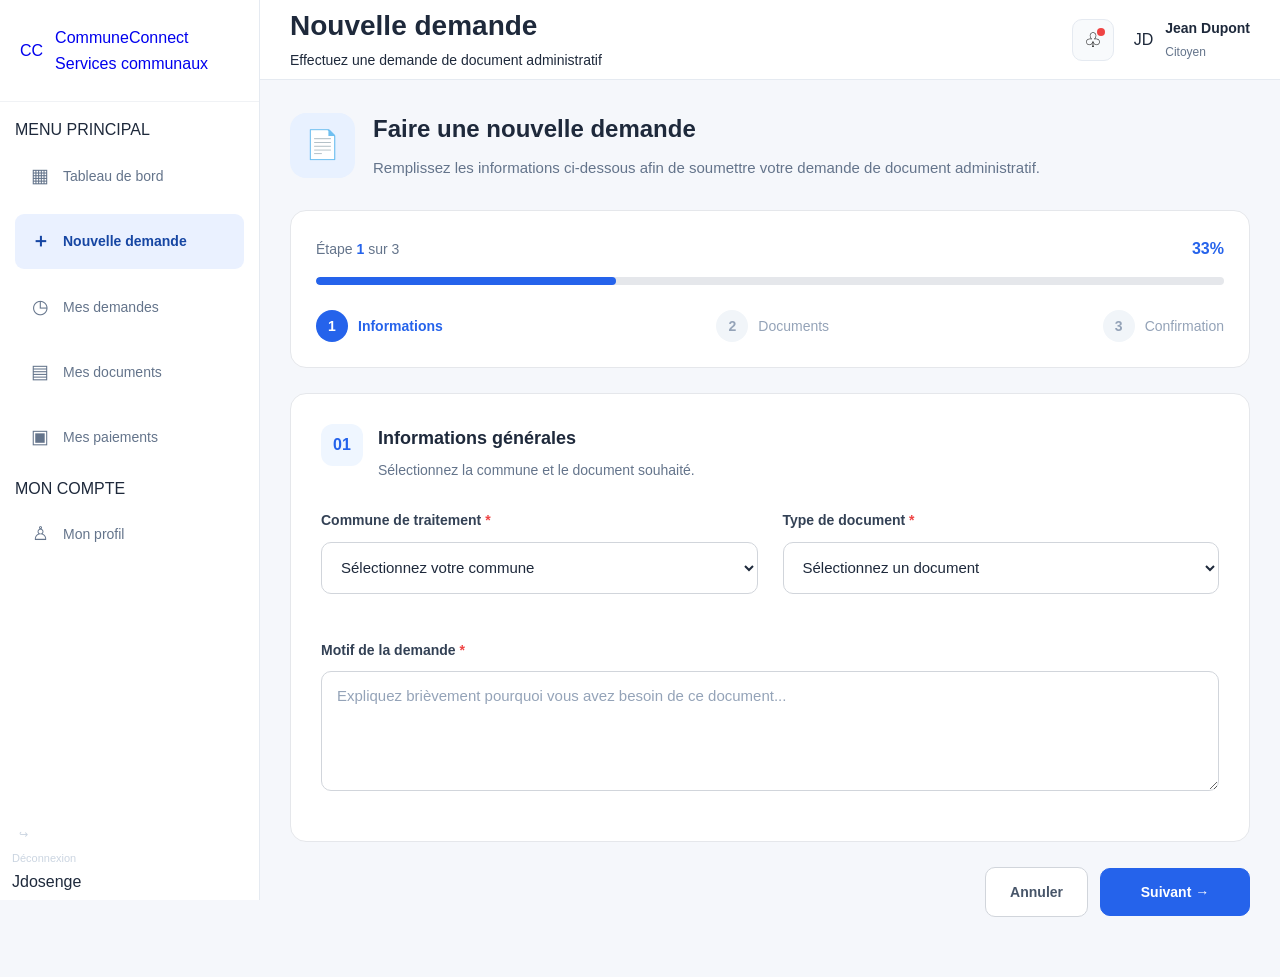
==== commit 9342ed66: "partie details-demande" ====
--- a/pages/citoyen/nouvelle-demande.html
+++ b/pages/citoyen/nouvelle-demande.html
@@ -74,7 +74,7 @@
                     <span>Déconnexion</span>
                 </a>
 
-                <div class="sidebar-version">Version 1.0</div>
+                <div class="sidebar-version">Jdosenge</div>
             </div>
         </aside>
 
@@ -258,14 +258,14 @@
 
                                     <option
                                         value="acte-naissance"
-                                        data-price="15000"
+                                        data-price="23000"
                                     >
                                         Acte de naissance
                                     </option>
 
                                     <option
                                         value="attestation-residence"
-                                        data-price="10000"
+                                        data-price="23000"
                                     >
                                         Attestation de résidence
                                     </option>
@@ -279,14 +279,14 @@
 
                                     <option
                                         value="attestation-perte"
-                                        data-price="10000"
+                                        data-price="23000"
                                     >
                                         Attestation de perte
                                     </option>
 
                                     <option
                                         value="certificat-vie"
-                                        data-price="10000"
+                                        data-price="23000"
                                     >
                                         Certificat de vie
                                     </option>
--- a/css/components/sidebar.css
+++ b/css/components/sidebar.css
@@ -185,3 +185,162 @@
 .sidebar {
     z-index: 1000;
 }
+
+/* ==========================================
+   CORRECTION SIDEBAR - MES DOCUMENTS
+========================================== */
+
+.sidebar-navigation {
+    display: flex;
+    flex-direction: column;
+    gap: 6px;
+    padding: 15px;
+}
+
+.sidebar-section-title {
+    display: block;
+    width: 100%;
+    font-size: 11px;
+    font-weight: 700;
+    color: #94a3b8;
+    text-transform: uppercase;
+    letter-spacing: 1px;
+    margin: 20px 0 10px;
+}
+
+.sidebar-link {
+    display: flex;
+    align-items: center;
+    gap: 12px;
+    width: 100%;
+    padding: 12px 15px;
+    border-radius: 9px;
+    color: #475569;
+    text-decoration: none;
+    font-size: 14px;
+    font-weight: 500;
+    transition: all 0.25s ease;
+}
+
+.sidebar-link i {
+    width: 20px;
+    min-width: 20px;
+    font-size: 16px;
+    text-align: center;
+}
+
+.sidebar-link span {
+    display: inline-block;
+    flex: 1;
+}
+
+.sidebar-link:hover {
+    background: #f1f5f9;
+    color: var(--primary-color);
+}
+
+.sidebar-link.active {
+    background: #eff6ff;
+    color: var(--primary-color);
+    font-weight: 600;
+}
+
+.sidebar-logout {
+    color: #dc2626;
+}
+
+.sidebar-logout:hover {
+    background: #fef2f2;
+    color: #dc2626;
+}
+
+/* Espacement des sections */
+.sidebar-navigation .sidebar-section-title:first-child {
+    margin-top: 5px;
+}
+
+.sidebar-navigation .sidebar-section-title:not(:first-child) {
+    margin-top: 25px;
+}
+
+/* Logo sidebar */
+
+.sidebar-logo {
+    padding: 20px;
+    border-bottom: 1px solid #e8edf3;
+}
+
+.logo-link {
+    display: flex;
+    align-items: center;
+    gap: 12px;
+    text-decoration: none;
+}
+
+.logo-icon {
+    display: flex;
+    align-items: center;
+    justify-content: center;
+    width: 42px;
+    height: 42px;
+    min-width: 42px;
+    background: var(--primary-color);
+    color: white;
+    border-radius: 12px;
+    font-weight: 700;
+}
+
+.logo-text {
+    display: flex;
+    flex-direction: column;
+    gap: 4px;
+}
+
+.logo-text strong {
+    color: #1e293b;
+    font-size: 15px;
+}
+
+.logo-text small {
+    color: #64748b;
+    font-size: 11px;
+}
+
+/* Profil sidebar */
+
+.sidebar-user {
+    display: flex;
+    align-items: center;
+    gap: 12px;
+    padding: 20px;
+    border-bottom: 1px solid #e8edf3;
+}
+
+.user-avatar {
+    display: flex;
+    align-items: center;
+    justify-content: center;
+    width: 42px;
+    height: 42px;
+    min-width: 42px;
+    border-radius: 50%;
+    background: #eff6ff;
+    color: var(--primary-color);
+    font-weight: 700;
+}
+
+.user-info {
+    display: flex;
+    flex-direction: column;
+    gap: 5px;
+}
+
+.user-info strong {
+    font-size: 14px;
+    color: #1e293b;
+}
+
+.user-info span {
+    font-size: 12px;
+    color: #64748b;
+}
--- a/css/pages/citoyen.css
+++ b/css/pages/citoyen.css
@@ -2562,3 +2562,2231 @@
         min-width: 0;
     }
 }
+
+/* =========================================================
+   COMMUNECONNECT - PAGE MES DOCUMENTS
+========================================================= */
+
+/* CONTENU PRINCIPAL */
+.documents-page-content {
+    width: 100%;
+    padding: 30px;
+}
+
+/* =========================================================
+   INTRODUCTION
+========================================================= */
+
+.documents-introduction {
+    display: flex;
+    justify-content: space-between;
+    align-items: center;
+    gap: 25px;
+    margin-bottom: 30px;
+}
+
+.documents-introduction h2 {
+    font-size: 26px;
+    font-weight: 700;
+    color: var(--primary-color);
+    margin-bottom: 10px;
+}
+
+.documents-introduction p {
+    color: #64748b;
+    font-size: 14px;
+    line-height: 1.7;
+}
+
+.new-document-request {
+    display: inline-flex;
+    align-items: center;
+    justify-content: center;
+    gap: 10px;
+    padding: 13px 20px;
+    background: var(--primary-color);
+    color: white;
+    text-decoration: none;
+    border-radius: 10px;
+    font-size: 14px;
+    font-weight: 600;
+    white-space: nowrap;
+    transition: 0.3s ease;
+}
+
+.new-document-request:hover {
+    background: var(--primary-dark);
+    transform: translateY(-2px);
+}
+
+/* =========================================================
+   STATISTIQUES
+========================================================= */
+
+.documents-statistics {
+    display: grid;
+    grid-template-columns: repeat(3, 1fr);
+    gap: 20px;
+    margin-bottom: 30px;
+}
+
+.document-stat-card {
+    display: flex;
+    align-items: center;
+    gap: 18px;
+    padding: 23px;
+    background: white;
+    border: 1px solid #e8edf3;
+    border-radius: 14px;
+    box-shadow: 0 3px 12px rgba(0, 0, 0, 0.03);
+    transition: 0.3s ease;
+}
+
+.document-stat-card:hover {
+    transform: translateY(-3px);
+    box-shadow: 0 7px 20px rgba(0, 0, 0, 0.06);
+}
+
+.document-stat-icon {
+    display: flex;
+    align-items: center;
+    justify-content: center;
+    width: 55px;
+    height: 55px;
+    min-width: 55px;
+    border-radius: 13px;
+    font-size: 22px;
+}
+
+.documents-total-icon {
+    background: #eff6ff;
+    color: #2563eb;
+}
+
+.documents-available-icon {
+    background: #ecfdf5;
+    color: #16a34a;
+}
+
+.documents-expired-icon {
+    background: #fff7ed;
+    color: #ea580c;
+}
+
+.document-stat-info {
+    display: flex;
+    flex-direction: column;
+    gap: 7px;
+}
+
+.document-stat-info span {
+    color: #64748b;
+    font-size: 13px;
+}
+
+.document-stat-info strong {
+    color: #1e293b;
+    font-size: 26px;
+    font-weight: 700;
+}
+
+/* =========================================================
+   RECHERCHE ET FILTRES
+========================================================= */
+
+.documents-filter-card {
+    background: white;
+    padding: 24px;
+    border: 1px solid #e8edf3;
+    border-radius: 14px;
+    margin-bottom: 30px;
+}
+
+.documents-filter-header {
+    margin-bottom: 20px;
+}
+
+.documents-filter-header h3 {
+    font-size: 17px;
+    font-weight: 600;
+    color: #1e293b;
+}
+
+.documents-filters {
+    display: grid;
+    grid-template-columns: 2fr 1fr 1fr;
+    gap: 18px;
+}
+
+.documents-search-box {
+    position: relative;
+    width: 100%;
+}
+
+.documents-search-box input {
+    width: 100%;
+    height: 48px;
+    padding: 12px 15px 12px 45px;
+    background: white;
+    border: 1px solid #dce3eb;
+    border-radius: 9px;
+    font-size: 14px;
+    outline: none;
+    transition: 0.3s ease;
+}
+
+.documents-search-box input:focus {
+    border-color: var(--primary-color);
+    box-shadow: 0 0 0 3px rgba(37, 99, 235, 0.08);
+}
+
+.documents-search-icon {
+    position: absolute;
+    left: 15px;
+    top: 50%;
+    transform: translateY(-50%);
+    color: #94a3b8;
+    font-size: 16px;
+}
+
+.documents-filters select {
+    width: 100%;
+    height: 48px;
+    padding: 0 14px;
+    border: 1px solid #dce3eb;
+    border-radius: 9px;
+    background: white;
+    color: #334155;
+    font-size: 14px;
+    outline: none;
+    cursor: pointer;
+    transition: 0.3s ease;
+}
+
+.documents-filters select:focus {
+    border-color: var(--primary-color);
+}
+
+/* =========================================================
+   LISTE DES DOCUMENTS
+========================================================= */
+
+.documents-section {
+    width: 100%;
+}
+
+.documents-section-header {
+    display: flex;
+    justify-content: space-between;
+    align-items: center;
+    gap: 15px;
+    margin-bottom: 20px;
+}
+
+.documents-section-header h3 {
+    font-size: 19px;
+    font-weight: 700;
+    color: #1e293b;
+}
+
+.documents-section-header span {
+    color: #64748b;
+    font-size: 13px;
+}
+
+/* GRILLE */
+
+.documents-grid {
+    display: grid;
+    grid-template-columns: repeat(2, minmax(0, 1fr));
+    gap: 22px;
+}
+
+/* =========================================================
+   CARTE DOCUMENT
+========================================================= */
+
+.document-card {
+    position: relative;
+    display: flex;
+    flex-direction: column;
+    background: white;
+    border: 1px solid #e8edf3;
+    border-radius: 16px;
+    padding: 23px;
+    overflow: hidden;
+    transition: 0.3s ease;
+}
+
+.document-card:hover {
+    transform: translateY(-4px);
+    box-shadow: 0 10px 25px rgba(0, 0, 0, 0.06);
+    border-color: #d5e2f2;
+}
+
+/* En-tête carte */
+
+.document-card-header {
+    display: flex;
+    justify-content: space-between;
+    align-items: flex-start;
+    gap: 15px;
+    margin-bottom: 22px;
+}
+
+.document-file-icon {
+    width: 58px;
+    height: 58px;
+    min-width: 58px;
+    display: flex;
+    align-items: center;
+    justify-content: center;
+    background: #eff6ff;
+    color: #2563eb;
+    border-radius: 14px;
+    font-size: 25px;
+}
+
+.document-file-icon.pdf {
+    background: #fef2f2;
+    color: #dc2626;
+}
+
+.document-file-icon.image {
+    background: #f0fdf4;
+    color: #16a34a;
+}
+
+.document-card-title {
+    flex: 1;
+    min-width: 0;
+}
+
+.document-card-title h4 {
+    color: #1e293b;
+    font-size: 16px;
+    font-weight: 700;
+    line-height: 1.5;
+    margin-bottom: 7px;
+}
+
+.document-card-title p {
+    color: #64748b;
+    font-size: 12px;
+    overflow-wrap: anywhere;
+}
+
+/* Statut */
+
+.document-status {
+    display: inline-flex;
+    align-items: center;
+    justify-content: center;
+    padding: 7px 11px;
+    border-radius: 50px;
+    font-size: 11px;
+    font-weight: 600;
+    white-space: nowrap;
+}
+
+.document-status.available {
+    background: #ecfdf5;
+    color: #047857;
+}
+
+.document-status.expired {
+    background: #fff7ed;
+    color: #c2410c;
+}
+
+/* Informations */
+
+.document-card-info {
+    display: flex;
+    flex-direction: column;
+    gap: 13px;
+    padding: 17px 0;
+    border-top: 1px solid #f1f5f9;
+    border-bottom: 1px solid #f1f5f9;
+}
+
+.document-info-row {
+    display: flex;
+    justify-content: space-between;
+    align-items: flex-start;
+    gap: 12px;
+}
+
+.document-info-row span {
+    color: #64748b;
+    font-size: 13px;
+}
+
+.document-info-row strong {
+    color: #334155;
+    font-size: 13px;
+    font-weight: 500;
+    text-align: right;
+    overflow-wrap: anywhere;
+}
+
+/* Actions */
+
+.document-card-actions {
+    display: flex;
+    gap: 12px;
+    margin-top: 20px;
+}
+
+.document-details-btn,
+.document-download-btn {
+    display: inline-flex;
+    align-items: center;
+    justify-content: center;
+    gap: 8px;
+    min-height: 43px;
+    padding: 10px 15px;
+    border-radius: 9px;
+    font-family: inherit;
+    font-size: 13px;
+    font-weight: 600;
+    cursor: pointer;
+    transition: 0.3s ease;
+}
+
+.document-details-btn {
+    flex: 1;
+    background: white;
+    color: #475569;
+    border: 1px solid #dce3eb;
+}
+
+.document-details-btn:hover {
+    background: #f8fafc;
+    border-color: #94a3b8;
+}
+
+.document-download-btn {
+    flex: 1;
+    background: var(--primary-color);
+    color: white;
+    border: 1px solid var(--primary-color);
+}
+
+.document-download-btn:hover {
+    background: var(--primary-dark);
+    transform: translateY(-1px);
+}
+
+.document-download-btn:disabled {
+    background: #e2e8f0;
+    color: #94a3b8;
+    border-color: #e2e8f0;
+    cursor: not-allowed;
+    transform: none;
+}
+
+/* =========================================================
+   DOCUMENTS EXPIRÉS
+========================================================= */
+
+.document-card.is-expired {
+    opacity: 0.9;
+}
+
+.document-card.is-expired .document-file-icon {
+    background: #fff7ed;
+    color: #ea580c;
+}
+
+/* =========================================================
+   ÉTAT VIDE
+========================================================= */
+
+.documents-empty {
+    display: none;
+    width: 100%;
+    padding: 60px 20px;
+    text-align: center;
+    background: white;
+    border: 1px solid #e8edf3;
+    border-radius: 15px;
+}
+
+.documents-empty-icon {
+    display: flex;
+    align-items: center;
+    justify-content: center;
+    width: 75px;
+    height: 75px;
+    margin: 0 auto 20px;
+    background: #f1f5f9;
+    border-radius: 50%;
+    color: #94a3b8;
+    font-size: 30px;
+}
+
+.documents-empty h3 {
+    font-size: 19px;
+    color: #334155;
+    margin-bottom: 10px;
+}
+
+.documents-empty p {
+    color: #64748b;
+    font-size: 14px;
+    margin-bottom: 20px;
+}
+
+.documents-empty a {
+    display: inline-flex;
+    justify-content: center;
+    align-items: center;
+    padding: 12px 20px;
+    background: var(--primary-color);
+    color: white;
+    text-decoration: none;
+    border-radius: 9px;
+    font-size: 14px;
+    font-weight: 600;
+    transition: 0.3s ease;
+}
+
+.documents-empty a:hover {
+    background: var(--primary-dark);
+}
+
+/* =========================================================
+   MODAL DÉTAILS DOCUMENT
+========================================================= */
+
+.document-modal-overlay {
+    position: fixed;
+    inset: 0;
+    z-index: 3000;
+    display: none;
+    align-items: center;
+    justify-content: center;
+    padding: 20px;
+    background: rgba(15, 23, 42, 0.6);
+    backdrop-filter: blur(4px);
+}
+
+.document-modal-overlay.active {
+    display: flex;
+}
+
+.document-modal {
+    width: 100%;
+    max-width: 600px;
+    max-height: 90vh;
+    overflow-y: auto;
+    background: white;
+    border-radius: 18px;
+    box-shadow: 0 20px 60px rgba(0, 0, 0, 0.2);
+    animation: documentModalAnimation 0.25s ease;
+}
+
+@keyframes documentModalAnimation {
+    from {
+        opacity: 0;
+        transform: translateY(20px);
+    }
+
+    to {
+        opacity: 1;
+        transform: translateY(0);
+    }
+}
+
+.document-modal-header {
+    display: flex;
+    justify-content: space-between;
+    align-items: center;
+    padding: 23px 25px;
+    border-bottom: 1px solid #e8edf3;
+}
+
+.document-modal-header h2 {
+    font-size: 20px;
+    font-weight: 700;
+    color: #1e293b;
+}
+
+.document-modal-close {
+    width: 38px;
+    height: 38px;
+    display: flex;
+    align-items: center;
+    justify-content: center;
+    border: none;
+    border-radius: 50%;
+    background: #f1f5f9;
+    color: #64748b;
+    font-size: 17px;
+    cursor: pointer;
+    transition: 0.3s ease;
+}
+
+.document-modal-close:hover {
+    background: #fee2e2;
+    color: #dc2626;
+}
+
+.document-modal-content {
+    padding: 25px;
+}
+
+/* =========================================================
+   RESPONSIVE TABLETTE
+========================================================= */
+
+@media screen and (max-width: 1100px) {
+    .documents-grid {
+        grid-template-columns: 1fr;
+    }
+
+    .documents-filters {
+        grid-template-columns: 1fr 1fr;
+    }
+
+    .documents-search-box {
+        grid-column: 1 / -1;
+    }
+}
+
+/* =========================================================
+   RESPONSIVE MOBILE
+========================================================= */
+
+@media screen and (max-width: 768px) {
+    .documents-page-content {
+        padding: 20px 15px;
+    }
+
+    .documents-introduction {
+        flex-direction: column;
+        align-items: flex-start;
+    }
+
+    .documents-introduction h2 {
+        font-size: 22px;
+    }
+
+    .documents-introduction p {
+        font-size: 13px;
+    }
+
+    .new-document-request {
+        width: 100%;
+    }
+
+    .documents-statistics {
+        grid-template-columns: 1fr;
+        gap: 13px;
+    }
+
+    .document-stat-card {
+        padding: 18px;
+    }
+
+    .document-stat-icon {
+        width: 48px;
+        height: 48px;
+        min-width: 48px;
+        font-size: 20px;
+    }
+
+    .document-stat-info strong {
+        font-size: 23px;
+    }
+
+    .documents-filter-card {
+        padding: 18px;
+    }
+
+    .documents-filters {
+        grid-template-columns: 1fr;
+        gap: 13px;
+    }
+
+    .documents-search-box {
+        grid-column: auto;
+    }
+
+    .documents-section-header h3 {
+        font-size: 17px;
+    }
+
+    .document-card {
+        padding: 18px;
+    }
+
+    .document-card-actions {
+        flex-direction: column;
+    }
+
+    .document-details-btn,
+    .document-download-btn {
+        width: 100%;
+    }
+
+    .document-modal {
+        max-width: 100%;
+    }
+
+    .document-modal-header {
+        padding: 18px;
+    }
+
+    .document-modal-header h2 {
+        font-size: 18px;
+    }
+
+    .document-modal-content {
+        padding: 18px;
+    }
+}
+
+/* =========================================================
+   PETITS ÉCRANS
+========================================================= */
+
+@media screen and (max-width: 480px) {
+    .documents-introduction h2 {
+        font-size: 20px;
+    }
+
+    .document-card-header {
+        flex-wrap: wrap;
+    }
+
+    .document-status {
+        margin-top: 5px;
+    }
+
+    .document-info-row {
+        flex-direction: column;
+        gap: 5px;
+    }
+
+    .document-info-row strong {
+        text-align: left;
+    }
+
+    .documents-section-header {
+        flex-direction: column;
+        align-items: flex-start;
+        gap: 8px;
+    }
+}
+
+/* CORRECTION AFFICHAGE DES DOCUMENTS */
+
+.documents-grid {
+    display: grid !important;
+    grid-template-columns: repeat(2, minmax(0, 1fr));
+    gap: 22px;
+    width: 100%;
+}
+
+.document-card {
+    display: flex !important;
+    flex-direction: column;
+    min-width: 0;
+    background: #ffffff;
+    padding: 23px;
+    border-radius: 16px;
+    border: 1px solid #e8edf3;
+}
+
+.documents-empty {
+    display: none;
+}
+
+@media (max-width: 1000px) {
+    .documents-grid {
+        grid-template-columns: 1fr;
+    }
+}
+
+@media (max-width: 768px) {
+    .documents-grid {
+        grid-template-columns: 1fr;
+    }
+}
+
+/* =========================================================
+   COMMUNECONNECT - PAGE MES PAIEMENTS
+========================================================= */
+
+/* CONTENU PRINCIPAL */
+
+.payments-page-content {
+    width: 100%;
+    padding: 30px;
+}
+
+/* =========================================================
+   INTRODUCTION
+========================================================= */
+
+.payments-introduction {
+    display: flex;
+    justify-content: space-between;
+    align-items: center;
+    gap: 20px;
+    margin-bottom: 30px;
+}
+
+.payments-introduction h2 {
+    font-size: 26px;
+    font-weight: 700;
+    color: var(--primary-color);
+    margin-bottom: 10px;
+}
+
+.payments-introduction p {
+    color: #64748b;
+    font-size: 14px;
+    line-height: 1.7;
+}
+
+.payment-security-info {
+    display: inline-flex;
+    align-items: center;
+    gap: 9px;
+    padding: 11px 15px;
+    background: #ecfdf5;
+    color: #047857;
+    border: 1px solid #d1fae5;
+    border-radius: 9px;
+    font-size: 13px;
+    font-weight: 600;
+    white-space: nowrap;
+}
+
+.payment-security-info i {
+    font-size: 16px;
+}
+
+/* =========================================================
+   STATISTIQUES
+========================================================= */
+
+.payments-statistics {
+    display: grid;
+    grid-template-columns: repeat(3, 1fr);
+    gap: 20px;
+    margin-bottom: 30px;
+}
+
+.payment-stat-card {
+    display: flex;
+    align-items: center;
+    gap: 18px;
+    padding: 23px;
+    background: #ffffff;
+    border: 1px solid #e8edf3;
+    border-radius: 14px;
+    box-shadow: 0 3px 12px rgba(0, 0, 0, 0.03);
+    transition: 0.3s ease;
+}
+
+.payment-stat-card:hover {
+    transform: translateY(-3px);
+    box-shadow: 0 7px 20px rgba(0, 0, 0, 0.06);
+}
+
+.payment-stat-icon {
+    display: flex;
+    align-items: center;
+    justify-content: center;
+    width: 55px;
+    height: 55px;
+    min-width: 55px;
+    border-radius: 13px;
+    font-size: 22px;
+}
+
+.total-paid-icon {
+    background: #ecfdf5;
+    color: #16a34a;
+}
+
+.pending-payment-icon {
+    background: #fff7ed;
+    color: #ea580c;
+}
+
+.transactions-icon {
+    background: #eff6ff;
+    color: #2563eb;
+}
+
+.payment-stat-info {
+    display: flex;
+    flex-direction: column;
+    gap: 7px;
+}
+
+.payment-stat-info span {
+    color: #64748b;
+    font-size: 13px;
+}
+
+.payment-stat-info strong {
+    color: #1e293b;
+    font-size: 25px;
+    font-weight: 700;
+}
+
+/* =========================================================
+   FILTRES ET RECHERCHE
+========================================================= */
+
+.payments-filter-card {
+    background: white;
+    padding: 24px;
+    border: 1px solid #e8edf3;
+    border-radius: 14px;
+    margin-bottom: 30px;
+}
+
+.payments-filter-header {
+    margin-bottom: 20px;
+}
+
+.payments-filter-header h3 {
+    color: #1e293b;
+    font-size: 17px;
+    font-weight: 600;
+}
+
+.payments-filters {
+    display: grid;
+    grid-template-columns: 2fr 1fr 1fr;
+    gap: 18px;
+}
+
+.payments-search-box {
+    position: relative;
+    width: 100%;
+}
+
+.payments-search-box input {
+    width: 100%;
+    height: 48px;
+    padding: 12px 15px 12px 45px;
+    border: 1px solid #dce3eb;
+    border-radius: 9px;
+    background: white;
+    outline: none;
+    font-size: 14px;
+    transition: 0.3s ease;
+}
+
+.payments-search-box input:focus {
+    border-color: var(--primary-color);
+    box-shadow: 0 0 0 3px rgba(37, 99, 235, 0.08);
+}
+
+.payments-search-icon {
+    position: absolute;
+    left: 15px;
+    top: 50%;
+    transform: translateY(-50%);
+    color: #94a3b8;
+    font-size: 16px;
+}
+
+.payments-filters select {
+    width: 100%;
+    height: 48px;
+    padding: 0 14px;
+    border: 1px solid #dce3eb;
+    border-radius: 9px;
+    background: white;
+    color: #334155;
+    font-size: 14px;
+    outline: none;
+    cursor: pointer;
+    transition: 0.3s ease;
+}
+
+.payments-filters select:focus {
+    border-color: var(--primary-color);
+}
+
+/* =========================================================
+   HISTORIQUE DES PAIEMENTS
+========================================================= */
+
+.payments-history-section {
+    width: 100%;
+}
+
+.payments-history-header {
+    display: flex;
+    justify-content: space-between;
+    align-items: center;
+    gap: 15px;
+    margin-bottom: 20px;
+}
+
+.payments-history-header h3 {
+    font-size: 19px;
+    font-weight: 700;
+    color: #1e293b;
+}
+
+.payments-history-header span {
+    color: #64748b;
+    font-size: 13px;
+}
+
+/* CONTENEUR TABLEAU */
+
+.payments-table-container {
+    width: 100%;
+    background: white;
+    border: 1px solid #e8edf3;
+    border-radius: 14px;
+    overflow: hidden;
+    margin-bottom: 25px;
+}
+
+.payments-table-wrapper {
+    width: 100%;
+    overflow-x: auto;
+}
+
+.payments-table {
+    width: 100%;
+    min-width: 900px;
+    border-collapse: collapse;
+}
+
+.payments-table thead {
+    background: #f8fafc;
+}
+
+.payments-table th {
+    padding: 17px 20px;
+    text-align: left;
+    font-size: 13px;
+    font-weight: 600;
+    color: #64748b;
+    white-space: nowrap;
+    border-bottom: 1px solid #e8edf3;
+}
+
+.payments-table td {
+    padding: 18px 20px;
+    border-bottom: 1px solid #f1f5f9;
+    font-size: 14px;
+    color: #475569;
+    vertical-align: middle;
+}
+
+.payments-table tbody tr {
+    transition: 0.2s ease;
+}
+
+.payments-table tbody tr:hover {
+    background: #f8fafc;
+}
+
+.payments-table tbody tr:last-child td {
+    border-bottom: none;
+}
+
+/* RÉFÉRENCE */
+
+.payment-reference {
+    color: var(--primary-color);
+    font-weight: 600;
+    font-size: 13px;
+    white-space: nowrap;
+}
+
+/* DOCUMENT */
+
+.payment-document-name {
+    color: #1e293b;
+    font-weight: 500;
+}
+
+/* MONTANT */
+
+.payment-amount {
+    color: #1e293b;
+    font-weight: 700;
+    white-space: nowrap;
+}
+
+/* =========================================================
+   MOYENS DE PAIEMENT
+========================================================= */
+
+.payment-method {
+    display: inline-flex;
+    align-items: center;
+    gap: 8px;
+    white-space: nowrap;
+    font-size: 13px;
+    font-weight: 500;
+}
+
+.payment-method i {
+    font-size: 16px;
+}
+
+.payment-method.mpesa {
+    color: #16a34a;
+}
+
+.payment-method.airtel {
+    color: #dc2626;
+}
+
+.payment-method.orange {
+    color: #ea580c;
+}
+
+.payment-method.card {
+    color: #2563eb;
+}
+
+/* =========================================================
+   STATUTS
+========================================================= */
+
+.payment-status {
+    display: inline-flex;
+    align-items: center;
+    justify-content: center;
+    gap: 6px;
+    padding: 7px 11px;
+    border-radius: 50px;
+    font-size: 12px;
+    font-weight: 600;
+    white-space: nowrap;
+}
+
+.payment-status.paid {
+    background: #ecfdf5;
+    color: #047857;
+}
+
+.payment-status.pending {
+    background: #fff7ed;
+    color: #c2410c;
+}
+
+.payment-status.failed {
+    background: #fef2f2;
+    color: #dc2626;
+}
+
+/* =========================================================
+   BOUTON DÉTAILS
+========================================================= */
+
+.payment-details-btn {
+    display: inline-flex;
+    align-items: center;
+    justify-content: center;
+    gap: 7px;
+    padding: 8px 14px;
+    background: #eff6ff;
+    color: var(--primary-color);
+    border: none;
+    border-radius: 8px;
+    font-size: 13px;
+    font-weight: 600;
+    cursor: pointer;
+    transition: 0.3s ease;
+}
+
+.payment-details-btn:hover {
+    background: var(--primary-color);
+    color: white;
+}
+
+/* =========================================================
+   ÉTAT VIDE
+========================================================= */
+
+.payments-empty {
+    display: none;
+    text-align: center;
+    padding: 55px 20px;
+}
+
+.payments-empty-icon {
+    display: flex;
+    align-items: center;
+    justify-content: center;
+    width: 75px;
+    height: 75px;
+    margin: 0 auto 20px;
+    background: #f1f5f9;
+    border-radius: 50%;
+    color: #94a3b8;
+    font-size: 30px;
+}
+
+.payments-empty h3 {
+    color: #334155;
+    font-size: 19px;
+    margin-bottom: 10px;
+}
+
+.payments-empty p {
+    color: #64748b;
+    font-size: 14px;
+}
+
+/* =========================================================
+   PAGINATION
+========================================================= */
+
+.payments-pagination {
+    display: flex;
+    justify-content: space-between;
+    align-items: center;
+    gap: 15px;
+    padding: 20px 24px;
+    background: white;
+    border: 1px solid #e8edf3;
+    border-radius: 12px;
+}
+
+.payments-pagination > span {
+    color: #64748b;
+    font-size: 14px;
+    font-weight: 500;
+}
+
+.payments-pagination-buttons {
+    display: flex;
+    align-items: center;
+    gap: 10px;
+}
+
+.payments-pagination-buttons button {
+    display: inline-flex;
+    align-items: center;
+    justify-content: center;
+    gap: 8px;
+    min-width: 110px;
+    height: 42px;
+    padding: 0 16px;
+    border: 1px solid #dbe3ed;
+    border-radius: 9px;
+    background: white;
+    color: #334155;
+    font-family: inherit;
+    font-size: 14px;
+    font-weight: 500;
+    cursor: pointer;
+    transition: 0.25s ease;
+}
+
+.payments-pagination-buttons button:hover:not(:disabled) {
+    background: var(--primary-color);
+    color: white;
+    border-color: var(--primary-color);
+    transform: translateY(-1px);
+}
+
+.payments-pagination-buttons button:disabled {
+    background: #f1f5f9;
+    color: #94a3b8;
+    border-color: #e2e8f0;
+    cursor: not-allowed;
+    opacity: 0.7;
+}
+
+/* =========================================================
+   MODAL DÉTAILS PAIEMENT
+========================================================= */
+
+.payment-details-overlay {
+    position: fixed;
+    inset: 0;
+    z-index: 3000;
+    display: none;
+    align-items: center;
+    justify-content: center;
+    padding: 20px;
+    background: rgba(15, 23, 42, 0.6);
+    backdrop-filter: blur(4px);
+}
+
+.payment-details-overlay.active {
+    display: flex;
+}
+
+.payment-details-modal {
+    width: 100%;
+    max-width: 600px;
+    max-height: 90vh;
+    overflow-y: auto;
+    background: white;
+    border-radius: 18px;
+    box-shadow: 0 20px 60px rgba(0, 0, 0, 0.2);
+    animation: paymentModalAnimation 0.25s ease;
+}
+
+@keyframes paymentModalAnimation {
+    from {
+        opacity: 0;
+        transform: translateY(20px);
+    }
+
+    to {
+        opacity: 1;
+        transform: translateY(0);
+    }
+}
+
+.payment-modal-header {
+    display: flex;
+    justify-content: space-between;
+    align-items: center;
+    padding: 23px 25px;
+    border-bottom: 1px solid #e8edf3;
+}
+
+.payment-modal-header h2 {
+    color: #1e293b;
+    font-size: 20px;
+    font-weight: 700;
+}
+
+.payment-modal-close {
+    width: 38px;
+    height: 38px;
+    display: flex;
+    align-items: center;
+    justify-content: center;
+    border: none;
+    border-radius: 50%;
+    background: #f1f5f9;
+    color: #64748b;
+    font-size: 17px;
+    cursor: pointer;
+    transition: 0.3s ease;
+}
+
+.payment-modal-close:hover {
+    background: #fee2e2;
+    color: #dc2626;
+}
+
+.payment-details-content {
+    padding: 25px;
+}
+
+/* =========================================================
+   RESPONSIVE TABLETTE
+========================================================= */
+
+@media screen and (max-width: 1100px) {
+    .payments-statistics {
+        grid-template-columns: repeat(2, 1fr);
+    }
+
+    .payments-filters {
+        grid-template-columns: 1fr 1fr;
+    }
+
+    .payments-search-box {
+        grid-column: 1 / -1;
+    }
+}
+
+/* =========================================================
+   RESPONSIVE MOBILE
+========================================================= */
+
+@media screen and (max-width: 768px) {
+    .payments-page-content {
+        padding: 20px 15px;
+    }
+
+    .payments-introduction {
+        flex-direction: column;
+        align-items: flex-start;
+    }
+
+    .payments-introduction h2 {
+        font-size: 22px;
+    }
+
+    .payments-introduction p {
+        font-size: 13px;
+    }
+
+    .payments-statistics {
+        grid-template-columns: 1fr;
+        gap: 13px;
+    }
+
+    .payment-stat-card {
+        padding: 18px;
+    }
+
+    .payment-stat-icon {
+        width: 48px;
+        height: 48px;
+        min-width: 48px;
+        font-size: 20px;
+    }
+
+    .payment-stat-info strong {
+        font-size: 23px;
+    }
+
+    .payments-filter-card {
+        padding: 18px;
+    }
+
+    .payments-filters {
+        grid-template-columns: 1fr;
+        gap: 13px;
+    }
+
+    .payments-search-box {
+        grid-column: auto;
+    }
+
+    .payments-pagination {
+        flex-direction: column;
+        align-items: center;
+        text-align: center;
+    }
+
+    .payments-pagination-buttons {
+        width: 100%;
+    }
+
+    .payments-pagination-buttons button {
+        flex: 1;
+        min-width: 0;
+    }
+
+    .payment-details-modal {
+        max-width: 100%;
+    }
+
+    .payment-modal-header {
+        padding: 18px;
+    }
+
+    .payment-modal-header h2 {
+        font-size: 18px;
+    }
+
+    .payment-details-content {
+        padding: 18px;
+    }
+}
+
+/* =========================================================
+   PETITS ÉCRANS
+========================================================= */
+
+@media screen and (max-width: 480px) {
+    .payments-introduction h2 {
+        font-size: 20px;
+    }
+
+    .payments-history-header {
+        flex-direction: column;
+        align-items: flex-start;
+        gap: 8px;
+    }
+
+    .payments-history-header h3 {
+        font-size: 17px;
+    }
+
+    .payments-pagination-buttons button {
+        font-size: 12px;
+        padding: 0 10px;
+    }
+}
+
+/* =========================================================
+   DÉTAILS PAIEMENT - CONTENU MODAL
+========================================================= */
+
+.payment-detail-summary {
+    display: flex;
+    flex-direction: column;
+    align-items: center;
+    text-align: center;
+    padding-bottom: 25px;
+    border-bottom: 1px solid #e8edf3;
+    margin-bottom: 25px;
+}
+
+.payment-detail-icon {
+    display: flex;
+    align-items: center;
+    justify-content: center;
+    width: 65px;
+    height: 65px;
+    background: #eff6ff;
+    color: var(--primary-color);
+    border-radius: 16px;
+    font-size: 25px;
+    margin-bottom: 15px;
+}
+
+.payment-detail-summary h3 {
+    font-size: 28px;
+    font-weight: 700;
+    color: #1e293b;
+    margin-bottom: 12px;
+}
+
+.payment-detail-list {
+    display: flex;
+    flex-direction: column;
+    gap: 17px;
+}
+
+.payment-detail-row {
+    display: flex;
+    justify-content: space-between;
+    align-items: flex-start;
+    gap: 15px;
+    padding-bottom: 14px;
+    border-bottom: 1px solid #f1f5f9;
+}
+
+.payment-detail-row span:first-child {
+    color: #64748b;
+    font-size: 13px;
+}
+
+.payment-detail-row strong {
+    color: #334155;
+    font-size: 13px;
+    font-weight: 600;
+    text-align: right;
+    overflow-wrap: anywhere;
+}
+
+.payment-receipt-btn {
+    display: flex;
+    justify-content: center;
+    align-items: center;
+    gap: 10px;
+    width: 100%;
+    padding: 14px;
+    margin-top: 25px;
+    background: var(--primary-color);
+    color: white;
+    border: none;
+    border-radius: 10px;
+    font-size: 14px;
+    font-weight: 600;
+    cursor: pointer;
+    transition: 0.3s ease;
+}
+
+.payment-receipt-btn:hover {
+    background: var(--primary-dark);
+    transform: translateY(-2px);
+}
+
+.pending-payment-message {
+    display: flex;
+    align-items: flex-start;
+    gap: 10px;
+    padding: 15px;
+    margin-top: 20px;
+    background: #fff7ed;
+    color: #c2410c;
+    border-radius: 10px;
+    font-size: 13px;
+    line-height: 1.6;
+}
+
+@media screen and (max-width: 480px) {
+    .payment-detail-row {
+        flex-direction: column;
+        gap: 7px;
+    }
+
+    .payment-detail-row strong {
+        text-align: left;
+    }
+}
+
+/* ==========================================
+   PAGE MON PROFIL - COMMUNECONNECT
+========================================== */
+
+.profil-page-content {
+    display: flex;
+    flex-direction: column;
+    gap: 25px;
+}
+
+.profil-intro {
+    margin-bottom: 5px;
+}
+
+/* LAYOUT PROFIL */
+
+.profil-layout {
+    display: grid;
+    grid-template-columns: 300px minmax(0, 1fr);
+    gap: 25px;
+    align-items: start;
+}
+
+/* CARTE PROFIL */
+
+.profil-card,
+.profil-form-card,
+.profil-password-card {
+    background: var(--white, #ffffff);
+    border: 1px solid #e8edf3;
+    border-radius: 16px;
+    padding: 25px;
+    box-shadow: 0 4px 15px rgba(0, 0, 0, 0.03);
+}
+
+/* PROFIL AVATAR */
+
+.profil-avatar-container {
+    display: flex;
+    flex-direction: column;
+    align-items: center;
+    text-align: center;
+    padding: 10px 0 25px;
+    border-bottom: 1px solid #edf0f4;
+}
+
+.profil-avatar {
+    width: 100px;
+    height: 100px;
+    border-radius: 50%;
+    background: #e8f1ff;
+    color: var(--primary-color, #1d4ed8);
+    display: flex;
+    align-items: center;
+    justify-content: center;
+    font-size: 38px;
+    margin-bottom: 15px;
+    border: 4px solid #ffffff;
+    box-shadow: 0 0 0 2px #dbeafe;
+}
+
+.profil-avatar-container h3 {
+    font-size: 20px;
+    font-weight: 700;
+    color: #1e293b;
+    margin-bottom: 5px;
+}
+
+.profil-avatar-container > p {
+    font-size: 14px;
+    color: #64748b;
+    margin-bottom: 12px;
+}
+
+.profil-status {
+    display: inline-flex;
+    align-items: center;
+    gap: 7px;
+    background: #ecfdf5;
+    color: #059669;
+    padding: 7px 12px;
+    border-radius: 30px;
+    font-size: 12px;
+    font-weight: 600;
+}
+
+/* INFORMATIONS PROFIL */
+
+.profil-card-info {
+    display: flex;
+    flex-direction: column;
+    gap: 20px;
+    padding-top: 25px;
+}
+
+.profil-info-item {
+    display: flex;
+    align-items: flex-start;
+    gap: 12px;
+}
+
+.profil-info-item > i {
+    width: 38px;
+    height: 38px;
+    min-width: 38px;
+    background: #f1f5f9;
+    color: #2563eb;
+    display: flex;
+    align-items: center;
+    justify-content: center;
+    border-radius: 10px;
+}
+
+.profil-info-item div {
+    display: flex;
+    flex-direction: column;
+    gap: 5px;
+    min-width: 0;
+}
+
+.profil-info-item span {
+    font-size: 12px;
+    color: #64748b;
+}
+
+.profil-info-item strong {
+    font-size: 13px;
+    color: #1e293b;
+    font-weight: 600;
+    word-break: break-word;
+}
+
+/* ENTÊTES DES CARTES */
+
+.profil-card-header {
+    display: flex;
+    align-items: center;
+    justify-content: space-between;
+    gap: 15px;
+    margin-bottom: 25px;
+}
+
+.profil-card-header h3 {
+    color: #1e293b;
+    font-size: 18px;
+    font-weight: 700;
+    margin-bottom: 6px;
+}
+
+.profil-card-header p {
+    color: #64748b;
+    font-size: 13px;
+}
+
+.profil-card-header > i {
+    width: 45px;
+    height: 45px;
+    min-width: 45px;
+    border-radius: 12px;
+    background: #eff6ff;
+    color: #2563eb;
+    display: flex;
+    align-items: center;
+    justify-content: center;
+    font-size: 18px;
+}
+
+/* FORMULAIRE */
+
+.profil-form-card .form-grid,
+.profil-password-card .form-grid {
+    display: grid;
+    grid-template-columns: repeat(2, minmax(0, 1fr));
+    gap: 20px;
+}
+
+.profil-form-card .form-group,
+.profil-password-card .form-group {
+    display: flex;
+    flex-direction: column;
+    gap: 8px;
+    min-width: 0;
+}
+
+.profil-form-card .form-group label,
+.profil-password-card .form-group label {
+    font-size: 13px;
+    font-weight: 600;
+    color: #334155;
+}
+
+.profil-form-card input,
+.profil-form-card select,
+.profil-password-card input {
+    width: 100%;
+    min-width: 0;
+    height: 46px;
+    padding: 0 13px;
+    border: 1px solid #dbe2ea;
+    border-radius: 9px;
+    background: #ffffff;
+    color: #334155;
+    font-size: 14px;
+    outline: none;
+    transition:
+        border-color 0.2s,
+        box-shadow 0.2s;
+}
+
+.profil-form-card input:focus,
+.profil-form-card select:focus,
+.profil-password-card input:focus {
+    border-color: #2563eb;
+    box-shadow: 0 0 0 3px rgba(37, 99, 235, 0.1);
+}
+
+.profil-form-card input::placeholder,
+.profil-password-card input::placeholder {
+    color: #94a3b8;
+}
+
+/* BOUTONS FORMULAIRE */
+
+.profil-form-actions {
+    display: flex;
+    justify-content: flex-end;
+    align-items: center;
+    gap: 12px;
+    margin-top: 25px;
+    padding-top: 20px;
+    border-top: 1px solid #edf0f4;
+    flex-wrap: wrap;
+}
+
+.profil-form-actions button,
+.profil-password-actions button {
+    min-height: 44px;
+}
+
+/* MOT DE PASSE */
+
+.profil-password-card {
+    width: 100%;
+}
+
+.profil-password-card .form-grid {
+    grid-template-columns: repeat(3, minmax(0, 1fr));
+}
+
+.profil-password-actions {
+    display: flex;
+    justify-content: flex-end;
+    margin-top: 25px;
+}
+
+/* MESSAGE DE CONFIRMATION */
+
+.profil-message-overlay {
+    position: fixed;
+    inset: 0;
+    background: rgba(15, 23, 42, 0.55);
+    backdrop-filter: blur(3px);
+    display: none;
+    align-items: center;
+    justify-content: center;
+    padding: 20px;
+    z-index: 9999;
+}
+
+.profil-message-overlay.active {
+    display: flex;
+}
+
+.profil-message-box {
+    width: 100%;
+    max-width: 420px;
+    background: #ffffff;
+    padding: 30px;
+    border-radius: 18px;
+    text-align: center;
+    box-shadow: 0 20px 60px rgba(0, 0, 0, 0.15);
+    animation: profilMessageAppear 0.25s ease;
+}
+
+.profil-message-icon {
+    width: 65px;
+    height: 65px;
+    background: #dcfce7;
+    color: #16a34a;
+    display: flex;
+    align-items: center;
+    justify-content: center;
+    margin: 0 auto 18px;
+    border-radius: 50%;
+    font-size: 28px;
+}
+
+.profil-message-box h3 {
+    font-size: 20px;
+    color: #1e293b;
+    margin-bottom: 10px;
+}
+
+.profil-message-box p {
+    font-size: 14px;
+    color: #64748b;
+    line-height: 1.6;
+    margin-bottom: 22px;
+}
+
+.profil-message-box button {
+    width: 100%;
+}
+
+@keyframes profilMessageAppear {
+    from {
+        opacity: 0;
+        transform: translateY(15px);
+    }
+
+    to {
+        opacity: 1;
+        transform: translateY(0);
+    }
+}
+
+/* ==========================================
+   RESPONSIVE
+========================================== */
+
+@media (max-width: 1200px) {
+    .profil-layout {
+        grid-template-columns: 250px minmax(0, 1fr);
+        gap: 20px;
+    }
+
+    .profil-card,
+    .profil-form-card,
+    .profil-password-card {
+        padding: 20px;
+    }
+
+    .profil-password-card .form-grid {
+        grid-template-columns: repeat(2, minmax(0, 1fr));
+    }
+}
+
+@media (max-width: 900px) {
+    .profil-layout {
+        grid-template-columns: 1fr;
+    }
+
+    .profil-card {
+        max-width: 100%;
+    }
+
+    .profil-card-info {
+        display: grid;
+        grid-template-columns: repeat(2, minmax(0, 1fr));
+    }
+}
+
+@media (max-width: 600px) {
+    .profil-page-content {
+        gap: 18px;
+    }
+
+    .profil-card,
+    .profil-form-card,
+    .profil-password-card {
+        padding: 16px;
+        border-radius: 12px;
+    }
+
+    .profil-form-card .form-grid,
+    .profil-password-card .form-grid {
+        grid-template-columns: 1fr;
+        gap: 16px;
+    }
+
+    .profil-card-info {
+        grid-template-columns: 1fr;
+    }
+
+    .profil-card-header h3 {
+        font-size: 16px;
+    }
+
+    .profil-card-header p {
+        font-size: 12px;
+    }
+
+    .profil-form-actions {
+        flex-direction: column-reverse;
+        align-items: stretch;
+    }
+
+    .profil-form-actions button {
+        width: 100%;
+    }
+
+    .profil-password-actions button {
+        width: 100%;
+    }
+}
+
+/* ==========================================
+   CORRECTION LAYOUT PAGE PROFIL
+========================================== */
+
+.profil-page-content {
+    width: 100%;
+    max-width: 100%;
+    min-width: 0;
+    padding: 25px;
+    overflow-x: hidden;
+    box-sizing: border-box;
+}
+
+/* Layout général */
+
+.profil-layout {
+    display: grid;
+    grid-template-columns: 280px minmax(0, 1fr);
+    width: 100%;
+    gap: 24px;
+    align-items: start;
+}
+
+/* Carte gauche */
+
+.profil-card {
+    width: 100%;
+    min-width: 0;
+    box-sizing: border-box;
+}
+
+/* Formulaire droite */
+
+.profil-form-card {
+    width: 100%;
+    min-width: 0;
+    box-sizing: border-box;
+}
+
+/* Grilles */
+
+.profil-form-card .form-grid {
+    display: grid;
+    grid-template-columns: repeat(2, minmax(0, 1fr));
+    gap: 20px;
+    width: 100%;
+}
+
+/* Champs */
+
+.profil-form-card .form-group {
+    width: 100%;
+    min-width: 0;
+}
+
+.profil-form-card input,
+.profil-form-card select {
+    width: 100%;
+    max-width: 100%;
+    box-sizing: border-box;
+}
+
+/* Carte mot de passe */
+
+.profil-password-card {
+    width: 100%;
+    box-sizing: border-box;
+}
+
+.profil-password-card .form-grid {
+    display: grid;
+    grid-template-columns: repeat(3, minmax(0, 1fr));
+    gap: 20px;
+}
+
+/* Intro */
+
+.profil-intro {
+    width: 100%;
+    margin-bottom: 5px;
+}
+
+/* ==========================================
+   TABLETTE
+========================================== */
+
+@media (max-width: 1100px) {
+    .profil-layout {
+        grid-template-columns: 1fr;
+    }
+
+    .profil-card {
+        max-width: 100%;
+    }
+
+    .profil-card-info {
+        display: grid;
+        grid-template-columns: repeat(2, minmax(0, 1fr));
+    }
+
+    .profil-password-card .form-grid {
+        grid-template-columns: repeat(2, minmax(0, 1fr));
+    }
+}
+
+/* ==========================================
+   MOBILE
+========================================== */
+
+@media (max-width: 600px) {
+    .profil-page-content {
+        padding: 15px;
+    }
+
+    .profil-layout {
+        grid-template-columns: 1fr;
+        gap: 15px;
+    }
+
+    .profil-form-card .form-grid,
+    .profil-password-card .form-grid {
+        grid-template-columns: 1fr;
+        gap: 15px;
+    }
+
+    .profil-card-info {
+        grid-template-columns: 1fr;
+    }
+
+    .profil-form-actions {
+        flex-direction: column-reverse;
+    }
+
+    .profil-form-actions button {
+        width: 100%;
+    }
+
+    .profil-password-actions button {
+        width: 100%;
+    }
+}
+
+/* ==========================================
+   CORRECTION PROFIL - GRAND ÉCRAN
+========================================== */
+
+@media (min-width: 1101px) {
+    .profil-page-content {
+        padding: 30px;
+        overflow: visible;
+    }
+
+    .profil-layout {
+        display: grid;
+        grid-template-columns: 260px minmax(0, 1fr);
+        gap: 25px;
+        align-items: start;
+        width: 100%;
+    }
+
+    .profil-card {
+        width: 260px;
+        min-width: 260px;
+        position: relative;
+    }
+
+    .profil-form-card {
+        min-width: 0;
+        width: 100%;
+    }
+
+    .profil-form-card .form-grid {
+        grid-template-columns: repeat(2, minmax(0, 1fr));
+        gap: 22px;
+    }
+
+    .profil-form-card .form-group {
+        min-width: 0;
+    }
+
+    .profil-form-card input,
+    .profil-form-card select {
+        width: 100%;
+        box-sizing: border-box;
+    }
+
+    .profil-card-info {
+        display: flex;
+        flex-direction: column;
+        gap: 20px;
+    }
+
+    .profil-password-card {
+        width: 100%;
+        margin-top: 5px;
+    }
+
+    .profil-password-card .form-grid {
+        grid-template-columns: repeat(3, minmax(0, 1fr));
+        gap: 20px;
+    }
+}
+
+/* ==========================================
+   FIX DEFINITIF DU LAYOUT PROFIL DESKTOP
+========================================== */
+
+@media (min-width: 1101px) {
+    body.citizen-page {
+        overflow-x: hidden;
+    }
+
+    .citizen-main {
+        margin-left: 260px;
+        width: calc(100% - 260px);
+        min-width: 0;
+        box-sizing: border-box;
+    }
+
+    .profil-page-content {
+        width: 100%;
+        max-width: 100%;
+        padding: 30px;
+        box-sizing: border-box;
+    }
+
+    .profil-layout {
+        display: grid;
+        grid-template-columns: 260px minmax(0, 1fr);
+        gap: 25px;
+        align-items: start;
+    }
+
+    .profil-card {
+        display: block;
+        width: 100%;
+        min-width: 0;
+        height: fit-content;
+    }
+
+    .profil-form-card {
+        display: block;
+        width: 100%;
+        min-width: 0;
+    }
+
+    .profil-card-info {
+        display: flex;
+        flex-direction: column;
+    }
+
+    .profil-form-card .form-grid {
+        grid-template-columns: repeat(2, minmax(0, 1fr));
+    }
+}
